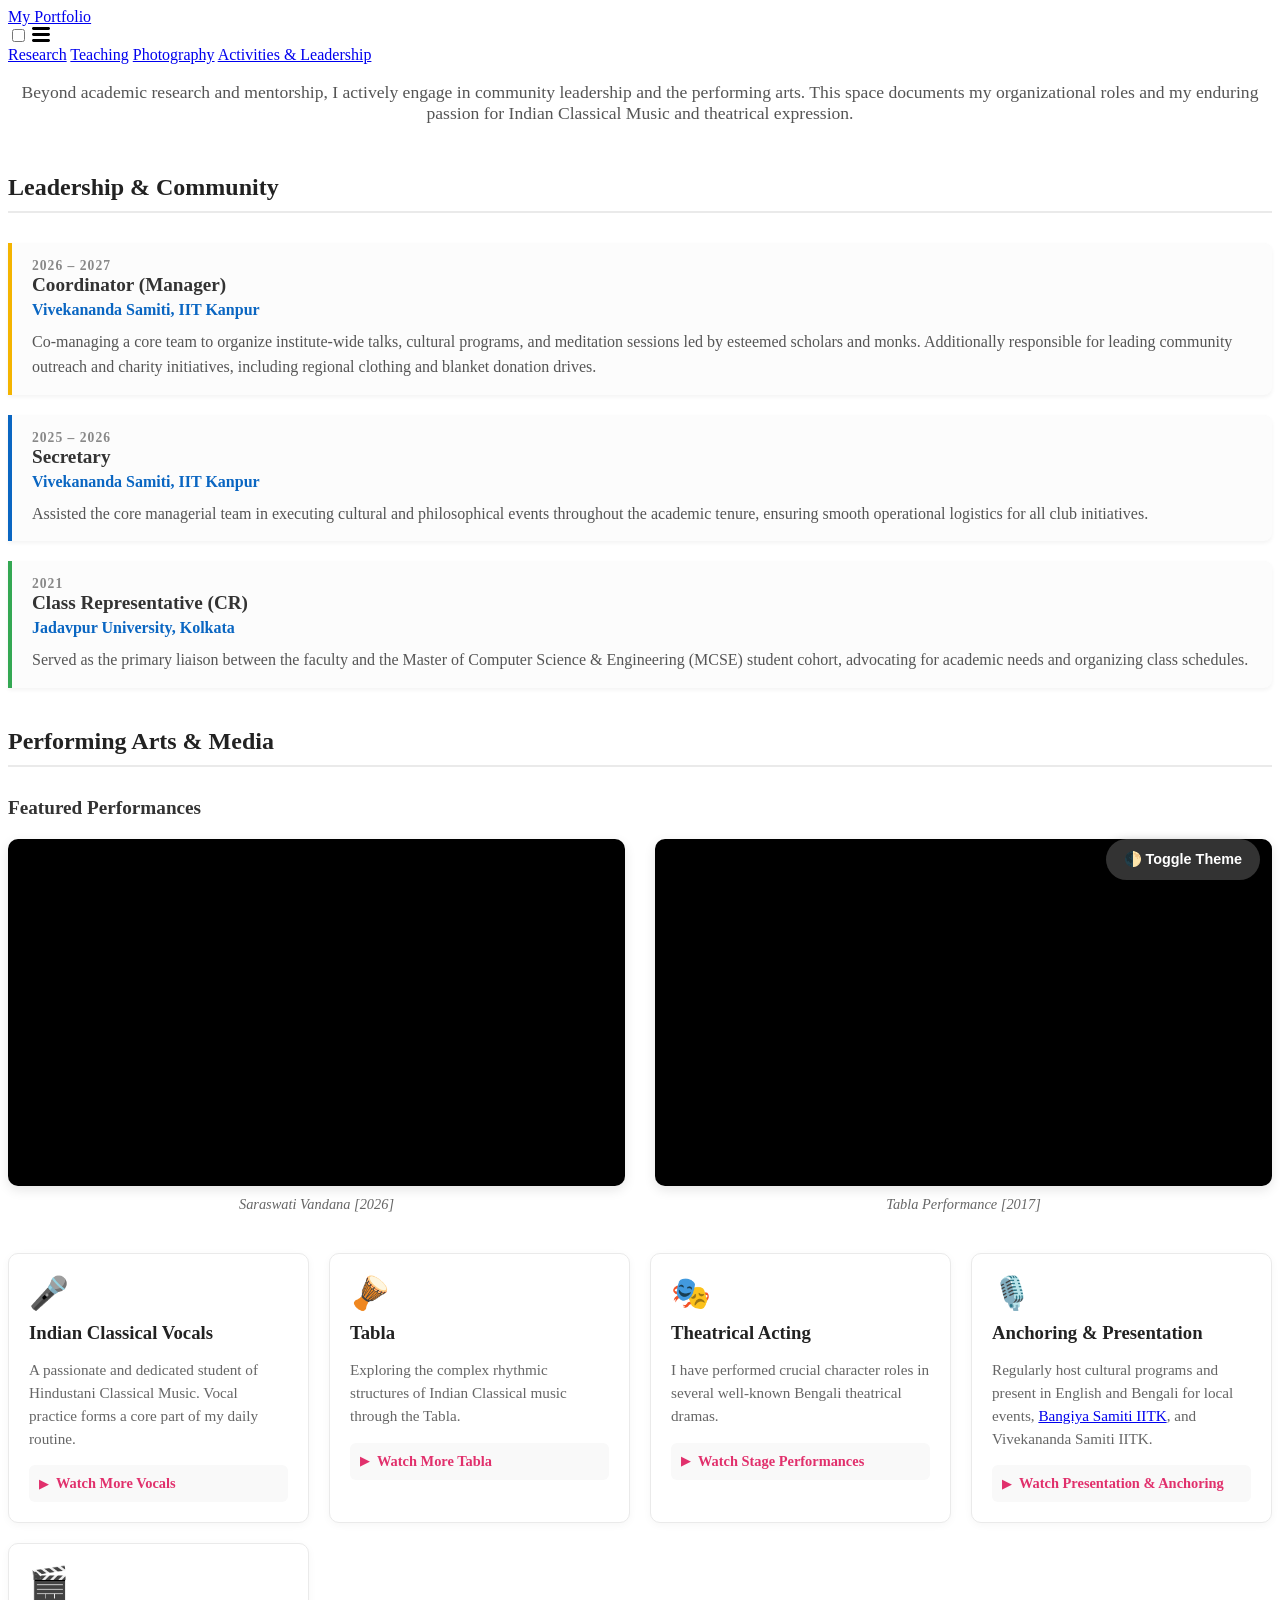
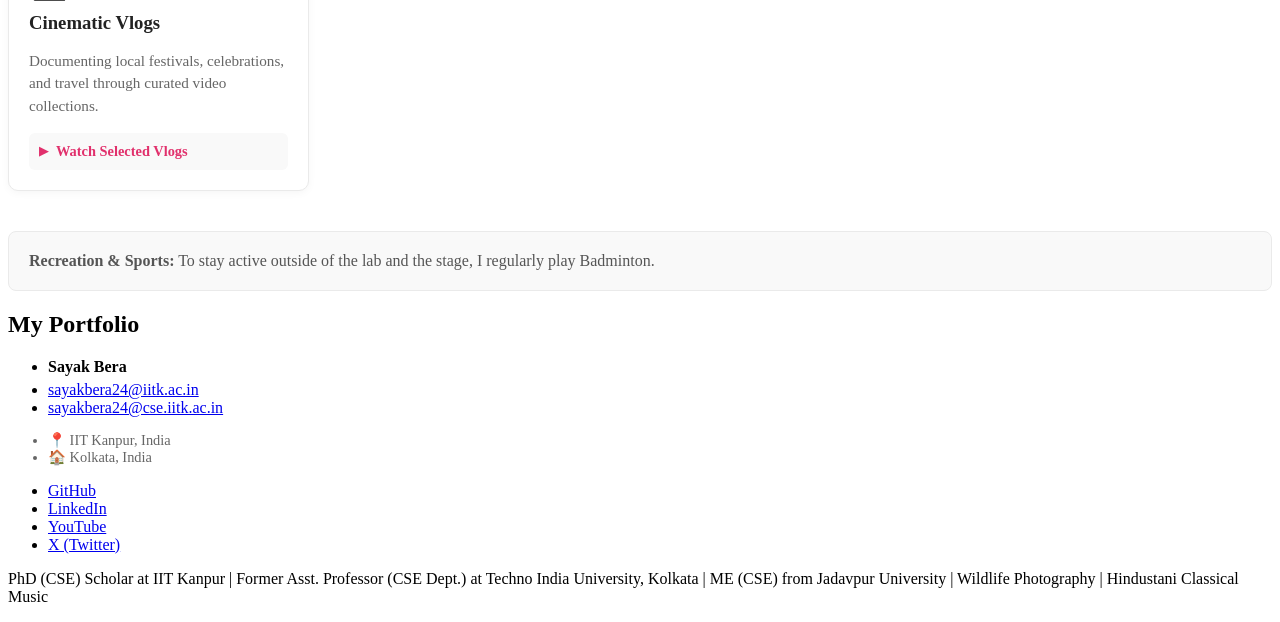
==== activity.html @ 58bf4520 "Add files via upload" ====
<!DOCTYPE html>
<html lang="en">
<head>
  <meta charset="utf-8">
  <meta http-equiv="X-UA-Compatible" content="IE=edge">
  <meta name="viewport" content="width=device-width, initial-scale=1">

  <meta name="description" content="Leadership roles and performing arts activities of Sayak Bera — community organizing, Hindustani classical vocals, tabla, theatre, and anchoring.">
  <meta property="og:title" content="Activities & Leadership | Sayak Bera">
  <meta property="og:type" content="website">
  <meta property="og:url" content="https://sayakbera.github.io/activity/">
  <meta property="og:description" content="Leadership roles and performing arts activities of Sayak Bera — community organizing, Hindustani classical vocals, tabla, theatre, and anchoring.">
  <meta name="twitter:card" content="summary">
  <meta name="twitter:title" content="Activities & Leadership | Sayak Bera">

  <title>Activities & Leadership | Sayak Bera</title>

  <link rel="stylesheet" href="/assets/main.css">
  <link rel="canonical" href="https://sayakbera.github.io/activity/">
</head>
<body>
<header class="site-header" role="banner">
  <div class="wrapper">
    <a class="site-title" rel="author" href="/">My Portfolio</a>

    <nav class="site-nav">
      <input type="checkbox" id="nav-trigger" class="nav-trigger" />
      <label for="nav-trigger">
        <span class="menu-icon">
          <svg viewBox="0 0 18 15" width="18px" height="15px">
            <path d="M18,1.484c0,0.82-0.665,1.484-1.484,1.484H1.484C0.665,2.969,0,2.304,0,1.484l0,0C0,0.665,0.665,0,1.484,0 h15.032C17.335,0,18,0.665,18,1.484L18,1.484z M18,7.516C18,8.335,17.335,9,16.516,9H1.484C0.665,9,0,8.335,0,7.516l0,0 c0-0.82,0.665-1.484,1.484-1.484h15.032C17.335,6.031,18,6.696,18,7.516L18,7.516z M18,13.516C18,14.335,17.335,15,16.516,15H1.484 C0.665,15,0,14.335,0,13.516l0,0c0-0.82,0.665-1.484,1.484-1.484h15.032C17.335,12.031,18,12.696,18,13.516L18,13.516z"/>
          </svg>
        </span>
      </label>
      <div class="trigger">
        <a class="page-link" href="/research/">Research</a>
        <a class="page-link" href="/teaching/">Teaching</a>
        <a class="page-link" href="/photography/">Photography</a>
        <a class="page-link" href="/activity/">Activities &amp; Leadership</a>
      </div>
    </nav>
  </div>
</header>

<main class="page-content" aria-label="Content">
  <div class="wrapper">
<style>
  .activity-intro { text-align: center; margin-bottom: 50px; color: #555; font-size: 1.1em; }
  .section-title { border-bottom: 2px solid #eaeaea; padding-bottom: 10px; margin-top: 40px; margin-bottom: 30px; font-size: 1.5em; color: #222; }

  .leadership-card { border-left: 4px solid #F4B400; padding: 15px 20px; background-color: #fcfcfc; margin-bottom: 20px; border-radius: 0 8px 8px 0; box-shadow: 0 2px 4px rgba(0,0,0,0.05); }
  .leadership-role { margin: 0 0 5px 0; font-size: 1.2em; color: #333; }
  .leadership-org { font-weight: bold; color: #0A66C2; text-decoration: none; }
  .leadership-org:hover { text-decoration: underline; }
  .leadership-desc { margin: 10px 0 0 0; color: #555; line-height: 1.6; }
  .leadership-date { font-size: 0.85em; color: #888; text-transform: uppercase; letter-spacing: 1px; font-weight: bold; }

  .featured-videos { display: grid; grid-template-columns: repeat(auto-fit, minmax(300px, 1fr)); gap: 30px; margin-bottom: 40px; }
  .video-wrapper { position: relative; padding-bottom: 56.25%; height: 0; overflow: hidden; border-radius: 10px; box-shadow: 0 4px 12px rgba(0,0,0,0.1); background-color: #000; }
  .video-wrapper iframe { position: absolute; top: 0; left: 0; width: 100%; height: 100%; border: 0; }
  .video-caption { text-align: center; font-size: 0.9em; color: #666; margin-top: 10px; font-style: italic; }

  .arts-grid { display: grid; grid-template-columns: repeat(auto-fit, minmax(300px, 1fr)); gap: 20px; margin-bottom: 40px; }
  .art-card { border: 1px solid #eaeaea; border-radius: 10px; padding: 20px; background-color: #fff; box-shadow: 0 2px 8px rgba(0,0,0,0.04); transition: transform 0.2s; }
  .art-card:hover { transform: translateY(-3px); box-shadow: 0 6px 15px rgba(0,0,0,0.08); }
  .art-icon { font-size: 2em; margin-bottom: 10px; display: inline-block; }
  .art-title { margin: 0 0 10px 0; color: #222; }
  .art-desc { font-size: 0.95em; color: #666; line-height: 1.5; margin-bottom: 15px; }

  details.video-dropdown { background-color: #f9f9f9; border-radius: 6px; padding: 10px; margin-top: 10px; }
  details.video-dropdown summary { font-weight: 600; cursor: pointer; outline: none; color: #E1306C; font-size: 0.9em; display: flex; align-items: center; }
  details.video-dropdown summary::before { content: "▶"; margin-right: 8px; font-size: 0.8em; }
  .video-list { list-style: none; padding-left: 0; margin: 10px 0 0 0; }
  .video-list li { margin-bottom: 8px; font-size: 0.9em; border-bottom: 1px solid #eaeaea; padding-bottom: 8px; }
  .video-list li:last-child { border-bottom: none; padding-bottom: 0; margin-bottom: 0; }
  .video-list a { color: #0A66C2; text-decoration: none; display: flex; align-items: center; gap: 8px; }
  .video-list a:hover { color: #004182; text-decoration: underline; }
</style>

<div class="activity-intro">
  <p>Beyond academic research and mentorship, I actively engage in community leadership and the performing arts. This space documents my organizational roles and my enduring passion for Indian Classical Music and theatrical expression.</p>
</div>

<h2 class="section-title">Leadership &amp; Community</h2>

<div class="leadership-card">
  <div class="leadership-date">2026 – 2027</div>
  <h3 class="leadership-role">Coordinator (Manager)</h3>
  <a href="https://iitk.ac.in/vs/" target="_blank" class="leadership-org">Vivekananda Samiti, IIT Kanpur</a>
  <p class="leadership-desc">Co-managing a core team to organize institute-wide talks, cultural programs, and meditation sessions led by esteemed scholars and monks. Additionally responsible for leading community outreach and charity initiatives, including regional clothing and blanket donation drives.</p>
</div>

<div class="leadership-card" style="border-left-color: #0A66C2;">
  <div class="leadership-date">2025 – 2026</div>
  <h3 class="leadership-role">Secretary</h3>
  <a href="https://iitk.ac.in/vs/" target="_blank" class="leadership-org">Vivekananda Samiti, IIT Kanpur</a>
  <p class="leadership-desc">Assisted the core managerial team in executing cultural and philosophical events throughout the academic tenure, ensuring smooth operational logistics for all club initiatives.</p>
</div>

<div class="leadership-card" style="border-left-color: #34A853;">
  <div class="leadership-date">2021</div>
  <h3 class="leadership-role">Class Representative (CR)</h3>
  <span class="leadership-org">Jadavpur University, Kolkata</span>
  <p class="leadership-desc">Served as the primary liaison between the faculty and the Master of Computer Science & Engineering (MCSE) student cohort, advocating for academic needs and organizing class schedules.</p>
</div>

<h2 class="section-title">Performing Arts &amp; Media</h2>

<h3 style="margin-bottom: 20px; color: #333; font-size: 1.2em;">Featured Performances</h3>
<div class="featured-videos">

  <div>
    <div class="video-wrapper">
      <iframe src="https://www.youtube.com/embed/J2V6Fvzxwe4" title="YouTube video player" allow="accelerometer; autoplay; clipboard-write; encrypted-media; gyroscope; picture-in-picture" allowfullscreen></iframe>
    </div>
    <div class="video-caption">Saraswati Vandana [2026]</div>
  </div>

  <div>
    <div class="video-wrapper">
      <iframe src="https://www.youtube.com/embed/9AGj9ZUWEz0" title="YouTube video player" allow="accelerometer; autoplay; clipboard-write; encrypted-media; gyroscope; picture-in-picture" allowfullscreen></iframe>
    </div>
    <div class="video-caption">Tabla Performance [2017]</div>
  </div>

</div>

<div class="arts-grid">

  <div class="art-card">
    <span class="art-icon">🎤</span>
    <h3 class="art-title">Indian Classical Vocals</h3>
    <p class="art-desc">A passionate and dedicated student of Hindustani Classical Music. Vocal practice forms a core part of my daily routine.</p>
    <details class="video-dropdown">
      <summary>Watch More Vocals</summary>
      <ul class="video-list">
        <li><a href="https://youtu.be/j5fkfd1RDaU" target="_blank">Koruna Pathar (IIT Kanpur, 2026)</a></li>
        <li><a href="https://youtu.be/K7zNBi_TwS8" target="_blank">Ami Banglay Gaan Gayi (IIT Kanpur, 2026)</a></li>
        <li><a href="https://youtu.be/ur66MT-5Hck" target="_blank">He Partho Sarathi (Kolkata, 2017)</a></li>
      </ul>
    </details>
  </div>

  <div class="art-card">
    <span class="art-icon">🪘</span>
    <h3 class="art-title">Tabla</h3>
    <p class="art-desc">Exploring the complex rhythmic structures of Indian Classical music through the Tabla.</p>
    <details class="video-dropdown">
      <summary>Watch More Tabla</summary>
      <ul class="video-list">
        <li><a href="https://youtu.be/9AGj9ZUWEz0" target="_blank">Tabla Solo 1</a></li>
      </ul>
    </details>
  </div>

  <div class="art-card">
    <span class="art-icon">🎭</span>
    <h3 class="art-title">Theatrical Acting</h3>
    <p class="art-desc">I have performed crucial character roles in several well-known Bengali theatrical dramas.</p>
    <details class="video-dropdown">
      <summary>Watch Stage Performances</summary>
      <ul class="video-list">
        <li><a href="https://youtu.be/8uJnE1sxxdE" target="_blank">Obak Jolpan (Pothik)</a></li>
        <li><a href="https://youtu.be/qH-Rt40eV4s" target="_blank">Chokhe Angul Dada (Lead Role)</a></li>
      </ul>
    </details>
  </div>

  <div class="art-card">
    <span class="art-icon">🎙️</span>
    <h3 class="art-title">Anchoring &amp; Presentation</h3>
    <p class="art-desc">Regularly host cultural programs and present in English and Bengali for local events, <a href="https://www.instagram.com/bangiyosamiti_iitk" target="_blank">Bangiya Samiti IITK</a>, and Vivekananda Samiti IITK.</p>
    <details class="video-dropdown">
      <summary>Watch Presentation & Anchoring</summary>
      <ul class="video-list">
        <li><a href="https://youtu.be/V97awn4JVyw" target="_blank">Vivekananda Samiti Annual Program</a></li>
        <li><a href="https://youtu.be/4cap0FDE5TQ" target="_blank">VS Intro Presentation</a></li>
      </ul>
    </details>
  </div>

  <div class="art-card">
    <span class="art-icon">🎬</span>
    <h3 class="art-title">Cinematic Vlogs</h3>
    <p class="art-desc">Documenting local festivals, celebrations, and travel through curated video collections.</p>
    <details class="video-dropdown">
      <summary>Watch Selected Vlogs</summary>
      <ul class="video-list">
        <li><a href="https://youtu.be/QiL6qeZNA1g" target="_blank">Laxmi Puja</a></li>
      </ul>
    </details>
  </div>

</div>

<div style="background-color: #f9f9f9; padding: 20px; border-radius: 8px; border: 1px solid #eaeaea; margin-top: 30px;">
  <p style="margin: 0; color: #555;"><strong>Recreation & Sports:</strong> To stay active outside of the lab and the stage, I regularly play Badminton.</p>
</div>

  </div>
</main>

<footer class="site-footer h-card">
  <data class="u-url" href="/"></data>

  <div class="wrapper">
    <h2 class="footer-heading">My Portfolio</h2>

    <div class="footer-col-wrapper">

      <div class="footer-col footer-col-1">
        <ul class="contact-list">
          <li class="p-name" style="font-weight: bold; margin-bottom: 5px;">Sayak Bera</li>
          <li><a class="u-email" href="mailto:sayakbera24@iitk.ac.in">sayakbera24@iitk.ac.in</a></li>
          <li><a class="u-email" href="mailto:sayakbera24@cse.iitk.ac.in">sayakbera24@cse.iitk.ac.in</a></li>

          <li style="margin-top: 15px; font-size: 0.9em; color: #666;">
            <strong>📍</strong> IIT Kanpur, India
          </li>
          <li style="font-size: 0.9em; color: #666;">
            <strong>🏠</strong> Kolkata, India
          </li>
        </ul>
      </div>

      <div class="footer-col footer-col-2">
        <ul class="social-media-list">
          <li><a href="https://github.com/sayakbera" target="_blank">GitHub</a></li>
          <li><a href="https://linkedin.com/in/sayakbera24" target="_blank">LinkedIn</a></li>
          <li><a href="http://www.youtube.com/@sayak_bera" target="_blank">YouTube</a></li>
          <li><a href="https://x.com/iamsayakb" target="_blank">X (Twitter)</a></li>
        </ul>
      </div>

      <div class="footer-col footer-col-3">
        <p>PhD (CSE) Scholar at IIT Kanpur | Former Asst. Professor (CSE Dept.) at Techno India University, Kolkata | ME (CSE) from Jadavpur University | Wildlife Photography | Hindustani Classical Music</p>
      </div>

    </div>
  </div>
</footer>

<style>
  body { transition: background-color 0.3s ease, color 0.3s ease; }

  body.dark-theme { background-color: #121212; color: #e0e0e0; }
  body.dark-theme a { color: #64b5f6 !important; }
  body.dark-theme svg { fill: #e0e0e0 !important; }

  body.dark-theme h1, body.dark-theme h2, body.dark-theme h3, body.dark-theme h4,
  body.dark-theme p, body.dark-theme span, body.dark-theme strong, body.dark-theme em,
  body.dark-theme li, body.dark-theme summary, body.dark-theme div { color: #e0e0e0 !important; }

  body.dark-theme .theme-card,
  body.dark-theme .leadership-card,
  body.dark-theme .art-card,
  body.dark-theme details.video-dropdown,
  body.dark-theme details.species-checklist,
  body.dark-theme details.pub-list,
  body.dark-theme div[style*="background-color: #fcfcfc"],
  body.dark-theme div[style*="background-color: #f9f9f9"],
  body.dark-theme div[style*="background-color: #fff"] {
      background-color: #1e1e1e !important;
      border-color: #333 !important;
      box-shadow: 0 4px 10px rgba(0,0,0,0.3) !important;
  }

  body.dark-theme .section-header,
  body.dark-theme .section-title,
  body.dark-theme .research-title,
  body.dark-theme .gallery-title,
  body.dark-theme hr,
  body.dark-theme .video-list li {
      border-color: #333 !important;
  }

  body.dark-theme .action-btn:not(.resume-btn),
  body.dark-theme .archive-button,
  body.dark-theme .iitk-button {
      background-color: #1e1e1e !important;
      color: #64b5f6 !important;
      border-color: #444 !important;
  }
  body.dark-theme .action-btn:not(.resume-btn):hover { background-color: #333 !important; }

  body.dark-theme .badge-ongoing {
      background-color: #003366 !important;
      color: #90caf9 !important;
  }

  .theme-toggle-btn { position: fixed; bottom: 20px; right: 20px; background: #333; color: #fff; border: none; border-radius: 50px; padding: 12px 18px; cursor: pointer; z-index: 1000; box-shadow: 0 4px 12px rgba(0,0,0,0.3); transition: background 0.3s; font-weight: bold; font-size: 0.9em; }
  body.dark-theme .theme-toggle-btn { background: #f1f1f1; color: #333; }

  @media (max-width: 600px) {
    body.dark-theme .site-nav {
      background-color: #1e1e1e !important;
      border-color: #333 !important;
    }
  }

  body.dark-theme .site-nav .menu-icon > svg path {
    fill: #e0e0e0 !important;
  }
</style>

<button class="theme-toggle-btn" onclick="toggleTheme()">🌓 Toggle Theme</button>

<script>
  function toggleTheme() {
    document.body.classList.toggle('dark-theme');
    const isDark = document.body.classList.contains('dark-theme');
    try { localStorage.setItem('theme', isDark ? 'dark' : 'light'); } catch (e) {}
  }
  try {
    if (localStorage.getItem('theme') === 'dark') {
      document.body.classList.add('dark-theme');
    }
  } catch (e) {}
</script>

</body>
</html>
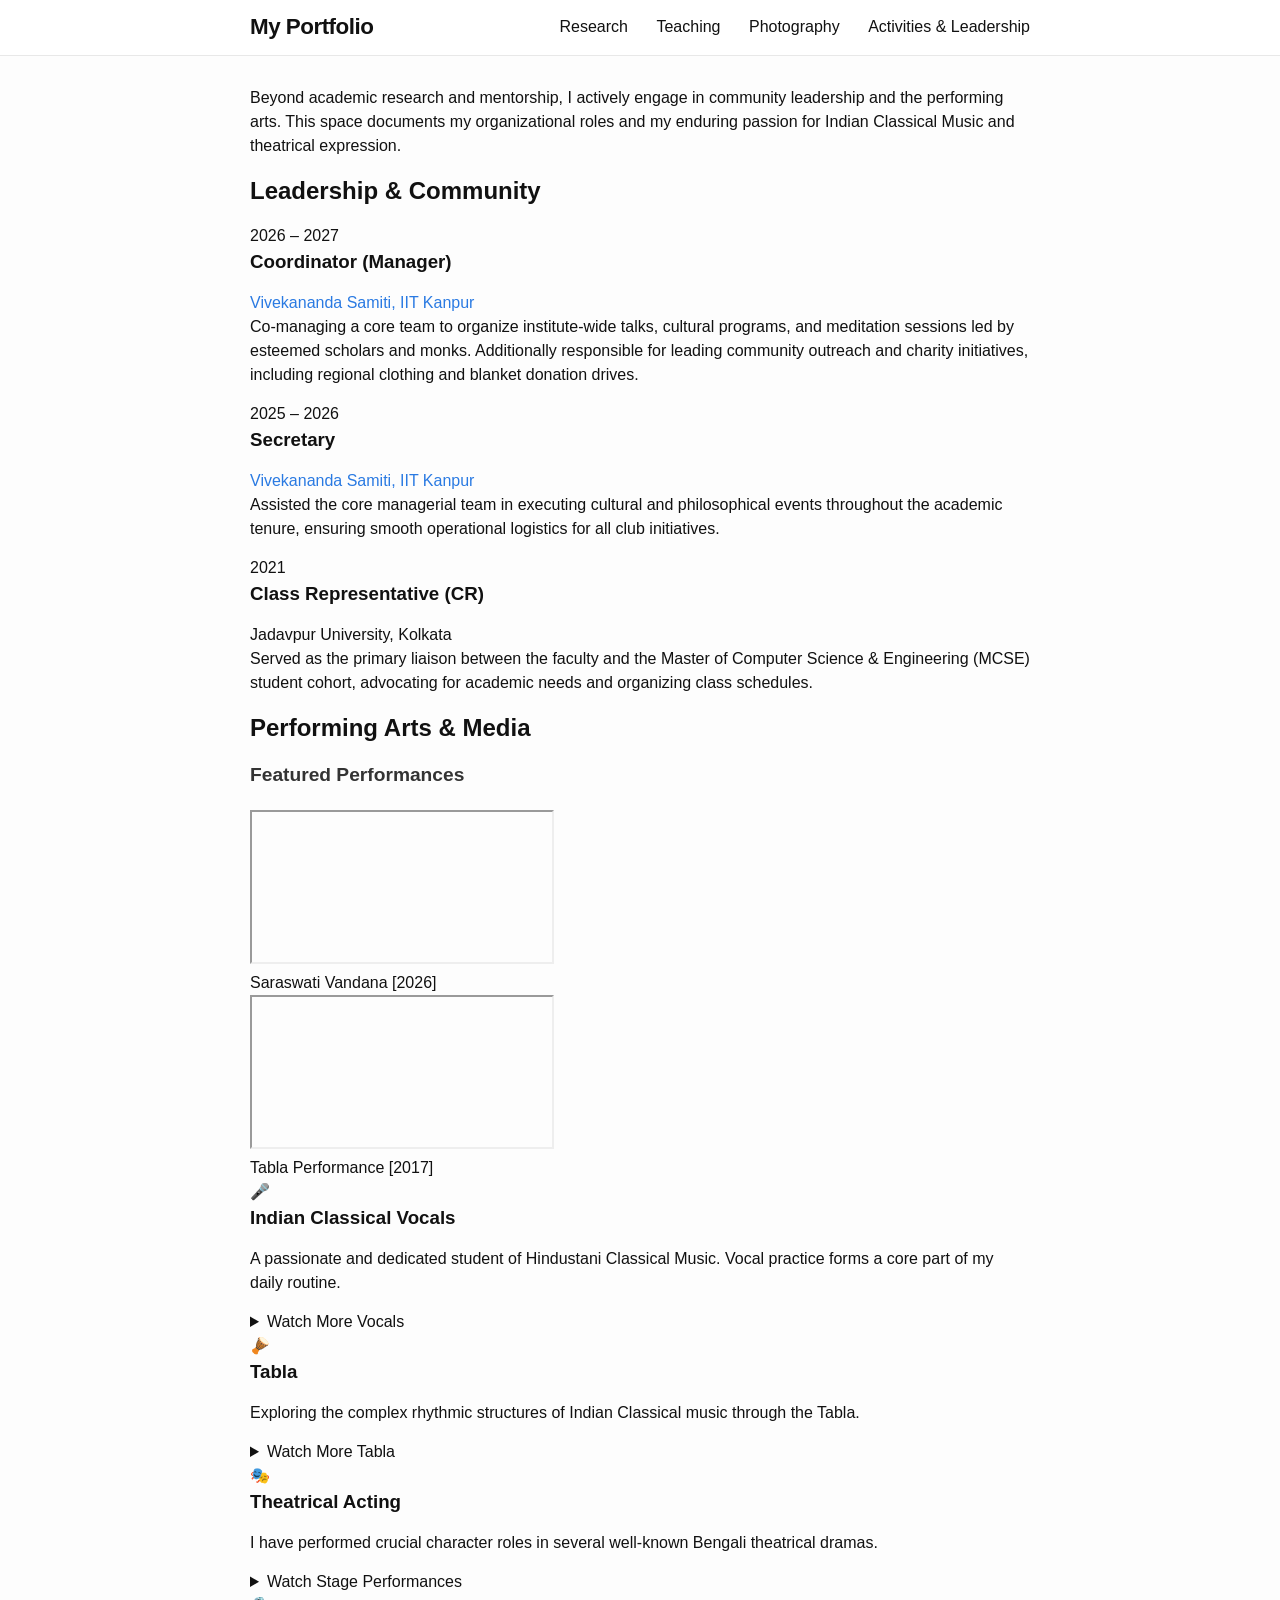
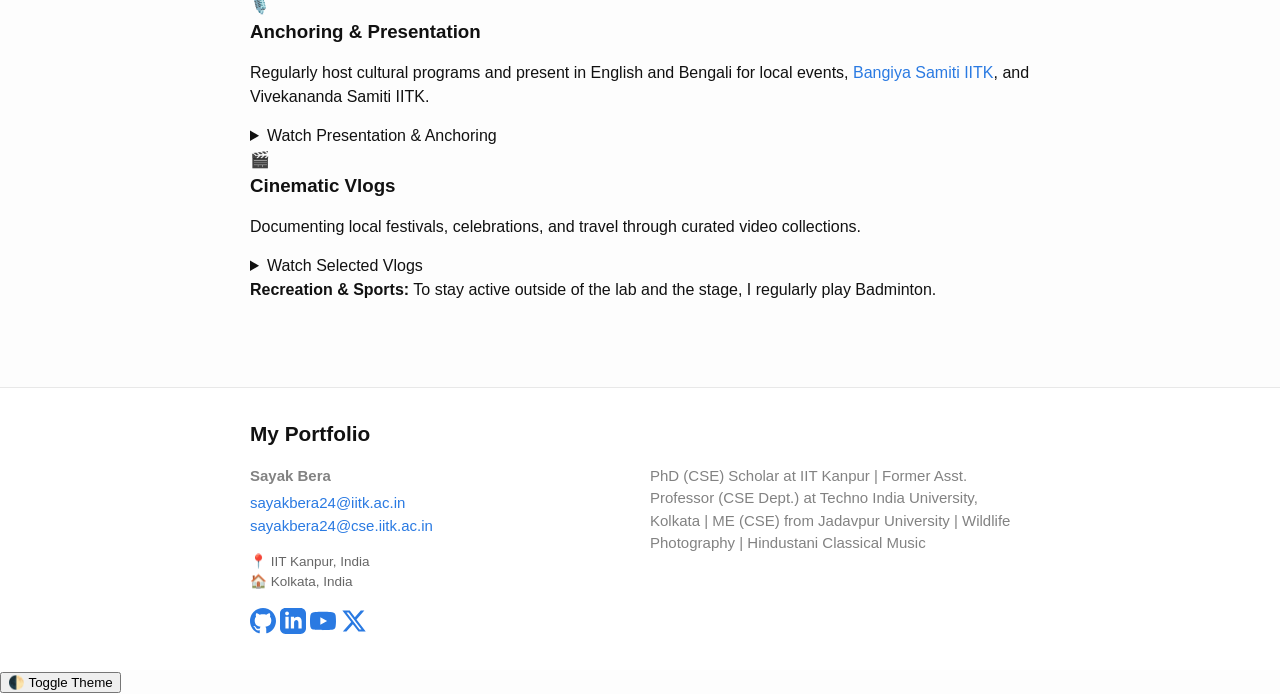
==== commit 09d77b25: "Add files via upload" ====
--- a/activity.html
+++ b/activity.html
@@ -8,7 +8,7 @@
   <meta name="description" content="Leadership roles and performing arts activities of Sayak Bera — community organizing, Hindustani classical vocals, tabla, theatre, and anchoring.">
   <meta property="og:title" content="Activities & Leadership | Sayak Bera">
   <meta property="og:type" content="website">
-  <meta property="og:url" content="https://sayakbera.github.io/activity/">
+  <meta property="og:url" content="https://sayakbera24.github.io/activity.html">
   <meta property="og:description" content="Leadership roles and performing arts activities of Sayak Bera — community organizing, Hindustani classical vocals, tabla, theatre, and anchoring.">
   <meta name="twitter:card" content="summary">
   <meta name="twitter:title" content="Activities & Leadership | Sayak Bera">
@@ -16,12 +16,12 @@
   <title>Activities & Leadership | Sayak Bera</title>
 
   <link rel="stylesheet" href="/assets/main.css">
-  <link rel="canonical" href="https://sayakbera.github.io/activity/">
+  <link rel="canonical" href="https://sayakbera24.github.io/activity.html">
 </head>
 <body>
 <header class="site-header" role="banner">
   <div class="wrapper">
-    <a class="site-title" rel="author" href="/">My Portfolio</a>
+    <a class="site-title" rel="author" href="/index.html">My Portfolio</a>
 
     <nav class="site-nav">
       <input type="checkbox" id="nav-trigger" class="nav-trigger" />
@@ -33,50 +33,16 @@
         </span>
       </label>
       <div class="trigger">
-        <a class="page-link" href="/research/">Research</a>
-        <a class="page-link" href="/teaching/">Teaching</a>
-        <a class="page-link" href="/photography/">Photography</a>
-        <a class="page-link" href="/activity/">Activities &amp; Leadership</a>
+        <a class="page-link" href="/research.html">Research</a>
+        <a class="page-link" href="/teaching.html">Teaching</a>
+        <a class="page-link" href="/photography.html">Photography</a>
+        <a class="page-link" href="/activity.html">Activities &amp; Leadership</a>
       </div>
     </nav>
   </div>
 </header>
-
 <main class="page-content" aria-label="Content">
   <div class="wrapper">
-<style>
-  .activity-intro { text-align: center; margin-bottom: 50px; color: #555; font-size: 1.1em; }
-  .section-title { border-bottom: 2px solid #eaeaea; padding-bottom: 10px; margin-top: 40px; margin-bottom: 30px; font-size: 1.5em; color: #222; }
-
-  .leadership-card { border-left: 4px solid #F4B400; padding: 15px 20px; background-color: #fcfcfc; margin-bottom: 20px; border-radius: 0 8px 8px 0; box-shadow: 0 2px 4px rgba(0,0,0,0.05); }
-  .leadership-role { margin: 0 0 5px 0; font-size: 1.2em; color: #333; }
-  .leadership-org { font-weight: bold; color: #0A66C2; text-decoration: none; }
-  .leadership-org:hover { text-decoration: underline; }
-  .leadership-desc { margin: 10px 0 0 0; color: #555; line-height: 1.6; }
-  .leadership-date { font-size: 0.85em; color: #888; text-transform: uppercase; letter-spacing: 1px; font-weight: bold; }
-
-  .featured-videos { display: grid; grid-template-columns: repeat(auto-fit, minmax(300px, 1fr)); gap: 30px; margin-bottom: 40px; }
-  .video-wrapper { position: relative; padding-bottom: 56.25%; height: 0; overflow: hidden; border-radius: 10px; box-shadow: 0 4px 12px rgba(0,0,0,0.1); background-color: #000; }
-  .video-wrapper iframe { position: absolute; top: 0; left: 0; width: 100%; height: 100%; border: 0; }
-  .video-caption { text-align: center; font-size: 0.9em; color: #666; margin-top: 10px; font-style: italic; }
-
-  .arts-grid { display: grid; grid-template-columns: repeat(auto-fit, minmax(300px, 1fr)); gap: 20px; margin-bottom: 40px; }
-  .art-card { border: 1px solid #eaeaea; border-radius: 10px; padding: 20px; background-color: #fff; box-shadow: 0 2px 8px rgba(0,0,0,0.04); transition: transform 0.2s; }
-  .art-card:hover { transform: translateY(-3px); box-shadow: 0 6px 15px rgba(0,0,0,0.08); }
-  .art-icon { font-size: 2em; margin-bottom: 10px; display: inline-block; }
-  .art-title { margin: 0 0 10px 0; color: #222; }
-  .art-desc { font-size: 0.95em; color: #666; line-height: 1.5; margin-bottom: 15px; }
-
-  details.video-dropdown { background-color: #f9f9f9; border-radius: 6px; padding: 10px; margin-top: 10px; }
-  details.video-dropdown summary { font-weight: 600; cursor: pointer; outline: none; color: #E1306C; font-size: 0.9em; display: flex; align-items: center; }
-  details.video-dropdown summary::before { content: "▶"; margin-right: 8px; font-size: 0.8em; }
-  .video-list { list-style: none; padding-left: 0; margin: 10px 0 0 0; }
-  .video-list li { margin-bottom: 8px; font-size: 0.9em; border-bottom: 1px solid #eaeaea; padding-bottom: 8px; }
-  .video-list li:last-child { border-bottom: none; padding-bottom: 0; margin-bottom: 0; }
-  .video-list a { color: #0A66C2; text-decoration: none; display: flex; align-items: center; gap: 8px; }
-  .video-list a:hover { color: #004182; text-decoration: underline; }
-</style>
-
 <div class="activity-intro">
   <p>Beyond academic research and mentorship, I actively engage in community leadership and the performing arts. This space documents my organizational roles and my enduring passion for Indian Classical Music and theatrical expression.</p>
 </div>
@@ -101,32 +67,28 @@
   <div class="leadership-date">2021</div>
   <h3 class="leadership-role">Class Representative (CR)</h3>
   <span class="leadership-org">Jadavpur University, Kolkata</span>
-  <p class="leadership-desc">Served as the primary liaison between the faculty and the Master of Computer Science & Engineering (MCSE) student cohort, advocating for academic needs and organizing class schedules.</p>
+  <p class="leadership-desc">Served as the primary liaison between the faculty and the Master of Computer Science &amp; Engineering (MCSE) student cohort, advocating for academic needs and organizing class schedules.</p>
 </div>
 
 <h2 class="section-title">Performing Arts &amp; Media</h2>
 
 <h3 style="margin-bottom: 20px; color: #333; font-size: 1.2em;">Featured Performances</h3>
 <div class="featured-videos">
-
   <div>
     <div class="video-wrapper">
       <iframe src="https://www.youtube.com/embed/J2V6Fvzxwe4" title="YouTube video player" allow="accelerometer; autoplay; clipboard-write; encrypted-media; gyroscope; picture-in-picture" allowfullscreen></iframe>
     </div>
     <div class="video-caption">Saraswati Vandana [2026]</div>
   </div>
-
   <div>
     <div class="video-wrapper">
       <iframe src="https://www.youtube.com/embed/9AGj9ZUWEz0" title="YouTube video player" allow="accelerometer; autoplay; clipboard-write; encrypted-media; gyroscope; picture-in-picture" allowfullscreen></iframe>
     </div>
     <div class="video-caption">Tabla Performance [2017]</div>
   </div>
-
 </div>
 
 <div class="arts-grid">
-
   <div class="art-card">
     <span class="art-icon">🎤</span>
     <h3 class="art-title">Indian Classical Vocals</h3>
@@ -171,7 +133,7 @@
     <h3 class="art-title">Anchoring &amp; Presentation</h3>
     <p class="art-desc">Regularly host cultural programs and present in English and Bengali for local events, <a href="https://www.instagram.com/bangiyosamiti_iitk" target="_blank">Bangiya Samiti IITK</a>, and Vivekananda Samiti IITK.</p>
     <details class="video-dropdown">
-      <summary>Watch Presentation & Anchoring</summary>
+      <summary>Watch Presentation &amp; Anchoring</summary>
       <ul class="video-list">
         <li><a href="https://youtu.be/V97awn4JVyw" target="_blank">Vivekananda Samiti Annual Program</a></li>
         <li><a href="https://youtu.be/4cap0FDE5TQ" target="_blank">VS Intro Presentation</a></li>
@@ -190,18 +152,16 @@
       </ul>
     </details>
   </div>
-
-</div>
-
-<div style="background-color: #f9f9f9; padding: 20px; border-radius: 8px; border: 1px solid #eaeaea; margin-top: 30px;">
-  <p style="margin: 0; color: #555;"><strong>Recreation & Sports:</strong> To stay active outside of the lab and the stage, I regularly play Badminton.</p>
-</div>
-
+</div>
+
+<div class="recreation-box">
+  <p><strong>Recreation &amp; Sports:</strong> To stay active outside of the lab and the stage, I regularly play Badminton.</p>
+</div>
   </div>
 </main>
 
 <footer class="site-footer h-card">
-  <data class="u-url" href="/"></data>
+  <data class="u-url" href="/index.html"></data>
 
   <div class="wrapper">
     <h2 class="footer-heading">My Portfolio</h2>
@@ -213,23 +173,24 @@
           <li class="p-name" style="font-weight: bold; margin-bottom: 5px;">Sayak Bera</li>
           <li><a class="u-email" href="mailto:sayakbera24@iitk.ac.in">sayakbera24@iitk.ac.in</a></li>
           <li><a class="u-email" href="mailto:sayakbera24@cse.iitk.ac.in">sayakbera24@cse.iitk.ac.in</a></li>
-
-          <li style="margin-top: 15px; font-size: 0.9em; color: #666;">
-            <strong>📍</strong> IIT Kanpur, India
-          </li>
-          <li style="font-size: 0.9em; color: #666;">
-            <strong>🏠</strong> Kolkata, India
-          </li>
+          <li style="margin-top: 15px; font-size: 0.9em; color: #666;"><strong>📍</strong> IIT Kanpur, India</li>
+          <li style="font-size: 0.9em; color: #666;"><strong>🏠</strong> Kolkata, India</li>
         </ul>
-      </div>
-
-      <div class="footer-col footer-col-2">
-        <ul class="social-media-list">
-          <li><a href="https://github.com/sayakbera" target="_blank">GitHub</a></li>
-          <li><a href="https://linkedin.com/in/sayakbera24" target="_blank">LinkedIn</a></li>
-          <li><a href="http://www.youtube.com/@sayak_bera" target="_blank">YouTube</a></li>
-          <li><a href="https://x.com/iamsayakb" target="_blank">X (Twitter)</a></li>
-        </ul>
+
+        <div class="footer-socials">
+          <a href="https://github.com/sayakbera" target="_blank" title="GitHub" class="social-icon icon-github">
+            <svg xmlns="http://www.w3.org/2000/svg" width="26" height="26" viewBox="0 0 24 24" fill="currentColor"><path d="M12 0c-6.626 0-12 5.373-12 12 0 5.302 3.438 9.8 8.207 11.387.599.111.793-.261.793-.577v-2.234c-3.338.726-4.033-1.416-4.033-1.416-.546-1.387-1.333-1.756-1.333-1.756-1.089-.745.083-.729.083-.729 1.205.084 1.839 1.237 1.839 1.237 1.07 1.834 2.807 1.304 3.492.997.107-.775.418-1.305.762-1.604-2.665-.305-5.467-1.334-5.467-5.931 0-1.311.469-2.381 1.236-3.221-.124-.303-.535-1.524.117-3.176 0 0 1.008-.322 3.301 1.23.957-.266 1.983-.399 3.003-.404 1.02.005 2.047.138 3.006.404 2.291-1.552 3.297-1.23 3.297-1.23.653 1.653.242 2.874.118 3.176.77.84 1.235 1.911 1.235 3.221 0 4.609-2.807 5.624-5.479 5.921.43.372.823 1.102.823 2.222v3.293c0 .319.192.694.801.576 4.765-1.589 8.199-6.086 8.199-11.386 0-6.627-5.373-12-12-12z"/></svg>
+          </a>
+          <a href="https://linkedin.com/in/sayakbera24" target="_blank" title="LinkedIn" class="social-icon icon-linkedin">
+            <svg xmlns="http://www.w3.org/2000/svg" width="26" height="26" viewBox="0 0 24 24" fill="currentColor"><path d="M19 0h-14c-2.761 0-5 2.239-5 5v14c0 2.761 2.239 5 5 5h14c2.762 0 5-2.239 5-5v-14c0-2.761-2.238-5-5-5zm-11 19h-3v-11h3v11zm-1.5-12.268c-.966 0-1.75-.79-1.75-1.764s.784-1.764 1.75-1.764 1.75.79 1.75 1.764-.783 1.764-1.75 1.764zm13.5 12.268h-3v-5.604c0-3.368-4-3.113-4 0v5.604h-3v-11h3v1.765c1.396-2.586 7-2.777 7 2.476v6.759z"/></svg>
+          </a>
+          <a href="http://www.youtube.com/@sayak_bera" target="_blank" title="YouTube" class="social-icon icon-youtube">
+            <svg xmlns="http://www.w3.org/2000/svg" width="26" height="26" viewBox="0 0 24 24" fill="currentColor"><path d="M23.498 6.186a3.016 3.016 0 0 0-2.122-2.136C19.505 3.5 12 3.5 12 3.5s-7.505 0-9.377.55a3.016 3.016 0 0 0-2.122 2.136C0 8.07 0 12 0 12s0 3.93.498 5.814a3.016 3.016 0 0 0 2.122 2.136c1.871.55 9.377.55 9.377.55s7.505 0 9.377-.55a3.016 3.016 0 0 0 2.122-2.136C24 15.93 24 12 24 12s0-3.93-.502-5.814zM9.545 15.568V8.432L15.818 12l-6.273 3.568z"/></svg>
+          </a>
+          <a href="https://x.com/iamsayakb" target="_blank" title="X (Twitter)" class="social-icon icon-x">
+            <svg xmlns="http://www.w3.org/2000/svg" width="26" height="26" viewBox="0 0 24 24" fill="currentColor"><path d="M18.244 2.25h3.308l-7.227 8.26 8.502 11.24H16.17l-5.214-6.817L4.99 21.75H1.68l7.73-8.835L1.254 2.25H8.08l4.713 6.231zm-1.161 17.52h1.833L7.084 4.126H5.117z"/></svg>
+          </a>
+        </div>
       </div>
 
       <div class="footer-col footer-col-3">
@@ -240,83 +201,7 @@
   </div>
 </footer>
 
-<style>
-  body { transition: background-color 0.3s ease, color 0.3s ease; }
-
-  body.dark-theme { background-color: #121212; color: #e0e0e0; }
-  body.dark-theme a { color: #64b5f6 !important; }
-  body.dark-theme svg { fill: #e0e0e0 !important; }
-
-  body.dark-theme h1, body.dark-theme h2, body.dark-theme h3, body.dark-theme h4,
-  body.dark-theme p, body.dark-theme span, body.dark-theme strong, body.dark-theme em,
-  body.dark-theme li, body.dark-theme summary, body.dark-theme div { color: #e0e0e0 !important; }
-
-  body.dark-theme .theme-card,
-  body.dark-theme .leadership-card,
-  body.dark-theme .art-card,
-  body.dark-theme details.video-dropdown,
-  body.dark-theme details.species-checklist,
-  body.dark-theme details.pub-list,
-  body.dark-theme div[style*="background-color: #fcfcfc"],
-  body.dark-theme div[style*="background-color: #f9f9f9"],
-  body.dark-theme div[style*="background-color: #fff"] {
-      background-color: #1e1e1e !important;
-      border-color: #333 !important;
-      box-shadow: 0 4px 10px rgba(0,0,0,0.3) !important;
-  }
-
-  body.dark-theme .section-header,
-  body.dark-theme .section-title,
-  body.dark-theme .research-title,
-  body.dark-theme .gallery-title,
-  body.dark-theme hr,
-  body.dark-theme .video-list li {
-      border-color: #333 !important;
-  }
-
-  body.dark-theme .action-btn:not(.resume-btn),
-  body.dark-theme .archive-button,
-  body.dark-theme .iitk-button {
-      background-color: #1e1e1e !important;
-      color: #64b5f6 !important;
-      border-color: #444 !important;
-  }
-  body.dark-theme .action-btn:not(.resume-btn):hover { background-color: #333 !important; }
-
-  body.dark-theme .badge-ongoing {
-      background-color: #003366 !important;
-      color: #90caf9 !important;
-  }
-
-  .theme-toggle-btn { position: fixed; bottom: 20px; right: 20px; background: #333; color: #fff; border: none; border-radius: 50px; padding: 12px 18px; cursor: pointer; z-index: 1000; box-shadow: 0 4px 12px rgba(0,0,0,0.3); transition: background 0.3s; font-weight: bold; font-size: 0.9em; }
-  body.dark-theme .theme-toggle-btn { background: #f1f1f1; color: #333; }
-
-  @media (max-width: 600px) {
-    body.dark-theme .site-nav {
-      background-color: #1e1e1e !important;
-      border-color: #333 !important;
-    }
-  }
-
-  body.dark-theme .site-nav .menu-icon > svg path {
-    fill: #e0e0e0 !important;
-  }
-</style>
-
-<button class="theme-toggle-btn" onclick="toggleTheme()">🌓 Toggle Theme</button>
-
-<script>
-  function toggleTheme() {
-    document.body.classList.toggle('dark-theme');
-    const isDark = document.body.classList.contains('dark-theme');
-    try { localStorage.setItem('theme', isDark ? 'dark' : 'light'); } catch (e) {}
-  }
-  try {
-    if (localStorage.getItem('theme') === 'dark') {
-      document.body.classList.add('dark-theme');
-    }
-  } catch (e) {}
-</script>
-
+<button class="theme-toggle-btn" onclick="toggleTheme()" aria-label="Toggle dark mode">🌓 Toggle Theme</button>
+<script src="/assets/theme.js"></script>
 </body>
 </html>
--- a/assets/main.css
+++ b/assets/main.css
@@ -0,0 +1,173 @@
+/* ==========================================================================
+   Base stylesheet — reconstructed from the "minima" Jekyll theme defaults
+   (previously supplied automatically by the theme gem, not present in the
+   repo). This keeps the site's look identical now that it's plain HTML.
+   ========================================================================== */
+
+:root {
+  --text-color: #111;
+  --bg-color: #fdfdfd;
+  --brand-color: #828282;
+  --grey-color: #828282;
+  --grey-color-dark: #424242;
+  --spacing-unit: 30px;
+}
+
+* { box-sizing: border-box; }
+
+html { font-size: 100%; }
+
+body {
+  margin: 0;
+  padding: 0;
+  font-family: -apple-system, BlinkMacSystemFont, "Segoe UI", Helvetica, Arial, sans-serif;
+  font-size: 16px;
+  line-height: 1.5;
+  color: var(--text-color);
+  background-color: var(--bg-color);
+  -webkit-text-size-adjust: 100%;
+  -webkit-font-smoothing: antialiased;
+}
+
+h1, h2, h3, h4, h5, h6,
+p, blockquote, pre, ul, ol, dl, figure {
+  margin: 0 0 15px 0;
+}
+
+img { max-width: 100%; vertical-align: middle; }
+
+a { color: #2a7ae2; text-decoration: none; }
+a:hover { text-decoration: underline; }
+a .highlight { text-decoration: none; }
+
+.wrapper {
+  max-width: 840px;
+  margin: 0 auto;
+  padding: 0 30px;
+}
+@media screen and (max-width: 800px) {
+  .wrapper { max-width: 100%; padding: 0 20px; }
+}
+
+/* ---------- Site header ---------- */
+.site-header {
+  border-bottom: 1px solid #e8e8e8;
+  min-height: 55.95px;
+  position: relative;
+  background-color: #fff;
+}
+
+.site-title {
+  font-size: 1.4rem;
+  font-weight: 700;
+  line-height: 54px;
+  letter-spacing: -0.5px;
+  margin-bottom: 0;
+  float: left;
+  color: #111 !important;
+  text-decoration: none;
+}
+.site-title:hover { text-decoration: none; }
+
+.site-nav {
+  float: right;
+  line-height: 54px;
+}
+.site-nav .nav-trigger { display: none; }
+.site-nav .menu-icon { display: none; }
+
+.site-nav .page-link {
+  color: var(--text-color);
+  line-height: 1.5;
+  margin-left: 24px;
+  font-weight: 500;
+}
+.site-nav .page-link:not(:last-child) { margin-right: 0; }
+
+@media screen and (max-width: 600px) {
+  .site-nav {
+    position: absolute;
+    top: 9px;
+    right: 15px;
+    background-color: #fdfdfd;
+    border: 1px solid #e8e8e8;
+    border-radius: 5px;
+    text-align: right;
+    z-index: 10;
+  }
+  .site-nav label[for="nav-trigger"] {
+    display: block;
+    float: right;
+    width: 36px;
+    height: 36px;
+    z-index: 2;
+    cursor: pointer;
+  }
+  .site-nav .menu-icon {
+    display: block;
+    float: right;
+    width: 36px;
+    height: 26px;
+    line-height: 0;
+    padding-top: 10px;
+    text-align: center;
+  }
+  .site-nav .menu-icon > svg { fill: #424242; }
+  .site-nav input ~ .trigger { clear: both; display: none; }
+  .site-nav input:checked ~ .trigger { display: block; padding-bottom: 5px; }
+  .site-nav .page-link {
+    display: block;
+    padding: 5px 10px;
+    margin: 0;
+  }
+}
+
+/* ---------- Page content ---------- */
+.page-content {
+  padding: var(--spacing-unit) 0;
+  flex: 1;
+}
+
+/* ---------- Site footer ---------- */
+.site-footer {
+  border-top: 1px solid #e8e8e8;
+  padding: var(--spacing-unit) 0;
+  background-color: #fff;
+  margin-top: 40px;
+}
+
+.footer-heading {
+  font-size: 1.3rem;
+  margin-bottom: 15px;
+}
+
+.contact-list, .social-media-list {
+  list-style: none;
+  margin-left: 0;
+  padding-left: 0;
+}
+
+.footer-col-wrapper {
+  display: flex;
+  flex-wrap: wrap;
+  gap: 20px;
+  font-size: 15px;
+  color: var(--grey-color);
+}
+
+.footer-col { flex: 1; min-width: 200px; }
+
+@media screen and (max-width: 600px) {
+  .footer-col-wrapper { flex-direction: column; }
+}
+
+/* ---------- Misc ---------- */
+hr { border: 0; border-top: 1px solid #e8e8e8; margin: 30px 0; }
+
+::selection { background: #d6e6ff; }
+
+/* Keep focus visible for accessibility */
+a:focus-visible, button:focus-visible, summary:focus-visible {
+  outline: 2px solid #0A66C2;
+  outline-offset: 2px;
+}
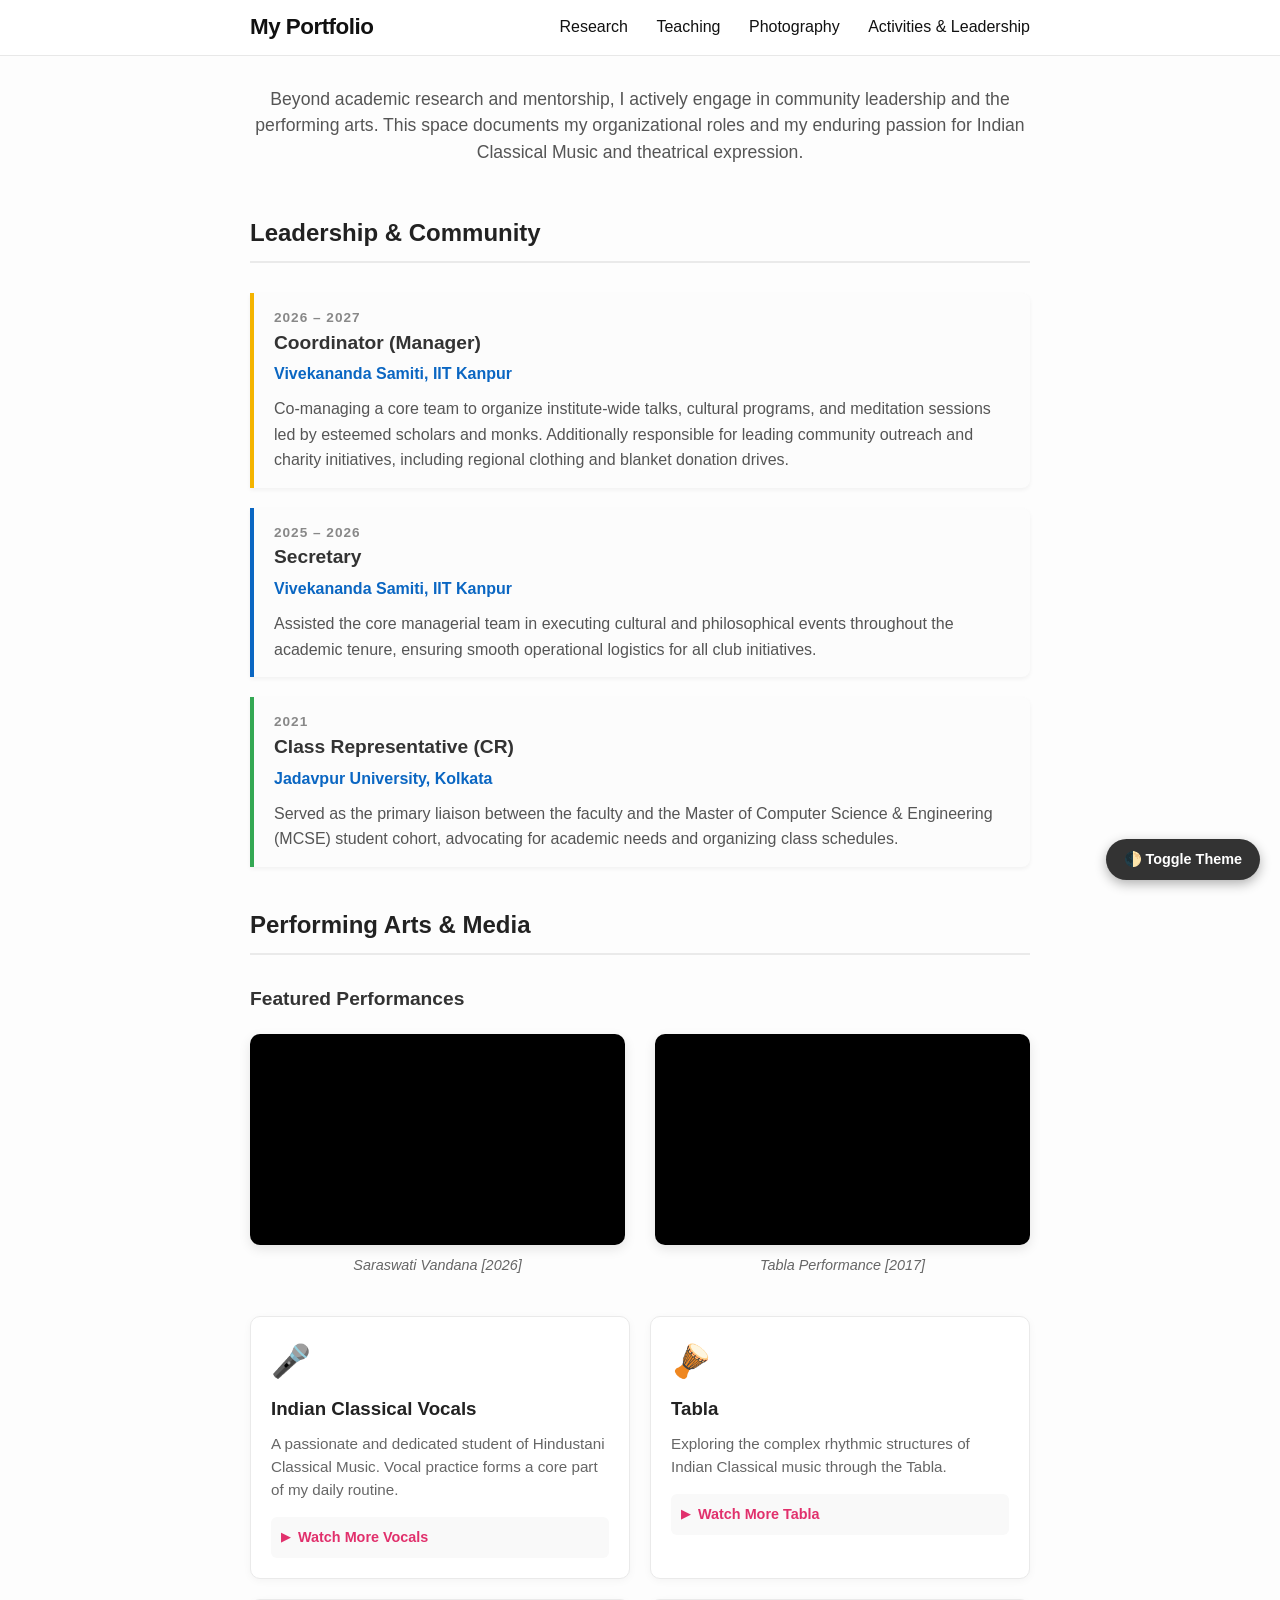
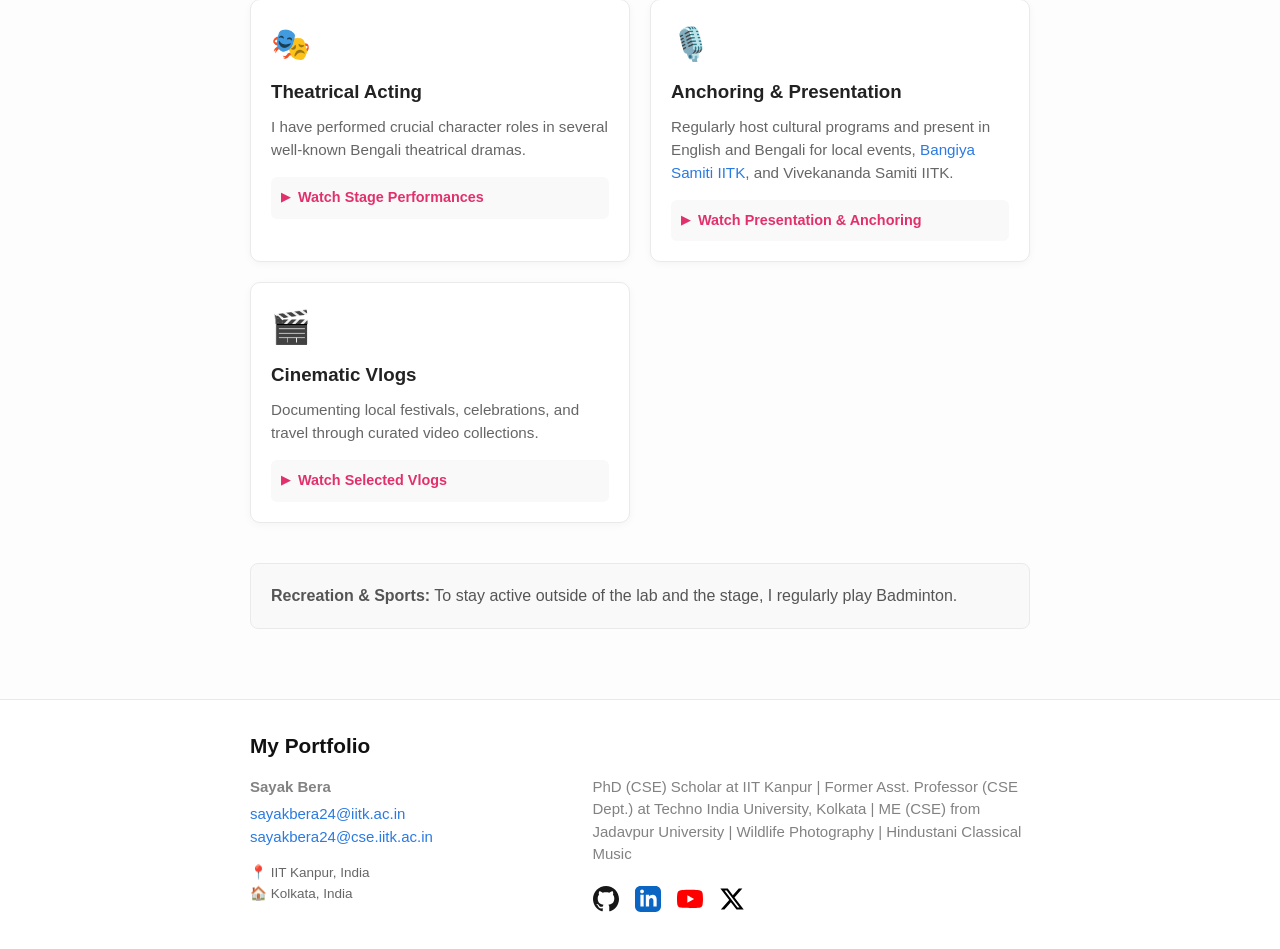
==== commit ee2fb577: "Updated the website a lot" ====
--- a/activity.html
+++ b/activity.html
@@ -176,8 +176,15 @@
           <li style="margin-top: 15px; font-size: 0.9em; color: #666;"><strong>📍</strong> IIT Kanpur, India</li>
           <li style="font-size: 0.9em; color: #666;"><strong>🏠</strong> Kolkata, India</li>
         </ul>
-
-        <div class="footer-socials">
+      </div>
+
+      <div class="footer-col footer-col-3">
+        <p>PhD (CSE) Scholar at IIT Kanpur | Former Asst. Professor (CSE Dept.) at Techno India University, Kolkata | ME (CSE) from Jadavpur University | Wildlife Photography | Hindustani Classical Music</p>
+        
+        <div class="footer-socials" style="margin-top: 20px;">
+          <!-- <a href="https://scholar.google.com/citations?user=hI7_HFMAAAAJ" target="_blank" title="Google Scholar" class="social-icon icon-scholar">
+            <svg xmlns="http://www.w3.org/2000/svg" width="26" height="26" viewBox="0 0 24 24" fill="currentColor"><path d="M12 24a7 7 0 1 1 0-14 7 7 0 0 1 0 14zm0-24L0 9.5l4.838 3.911L12 21.433l7.162-8.022L24 9.5 12 0z"/></svg>
+          </a> -->
           <a href="https://github.com/sayakbera" target="_blank" title="GitHub" class="social-icon icon-github">
             <svg xmlns="http://www.w3.org/2000/svg" width="26" height="26" viewBox="0 0 24 24" fill="currentColor"><path d="M12 0c-6.626 0-12 5.373-12 12 0 5.302 3.438 9.8 8.207 11.387.599.111.793-.261.793-.577v-2.234c-3.338.726-4.033-1.416-4.033-1.416-.546-1.387-1.333-1.756-1.333-1.756-1.089-.745.083-.729.083-.729 1.205.084 1.839 1.237 1.839 1.237 1.07 1.834 2.807 1.304 3.492.997.107-.775.418-1.305.762-1.604-2.665-.305-5.467-1.334-5.467-5.931 0-1.311.469-2.381 1.236-3.221-.124-.303-.535-1.524.117-3.176 0 0 1.008-.322 3.301 1.23.957-.266 1.983-.399 3.003-.404 1.02.005 2.047.138 3.006.404 2.291-1.552 3.297-1.23 3.297-1.23.653 1.653.242 2.874.118 3.176.77.84 1.235 1.911 1.235 3.221 0 4.609-2.807 5.624-5.479 5.921.43.372.823 1.102.823 2.222v3.293c0 .319.192.694.801.576 4.765-1.589 8.199-6.086 8.199-11.386 0-6.627-5.373-12-12-12z"/></svg>
           </a>
@@ -191,10 +198,6 @@
             <svg xmlns="http://www.w3.org/2000/svg" width="26" height="26" viewBox="0 0 24 24" fill="currentColor"><path d="M18.244 2.25h3.308l-7.227 8.26 8.502 11.24H16.17l-5.214-6.817L4.99 21.75H1.68l7.73-8.835L1.254 2.25H8.08l4.713 6.231zm-1.161 17.52h1.833L7.084 4.126H5.117z"/></svg>
           </a>
         </div>
-      </div>
-
-      <div class="footer-col footer-col-3">
-        <p>PhD (CSE) Scholar at IIT Kanpur | Former Asst. Professor (CSE Dept.) at Techno India University, Kolkata | ME (CSE) from Jadavpur University | Wildlife Photography | Hindustani Classical Music</p>
       </div>
 
     </div>
--- a/assets/main.css
+++ b/assets/main.css
@@ -1,20 +1,19 @@
 /* ==========================================================================
-   Base stylesheet — reconstructed from the "minima" Jekyll theme defaults
-   (previously supplied automatically by the theme gem, not present in the
-   repo). This keeps the site's look identical now that it's plain HTML.
+   Sayak Bera — portfolio site stylesheet
+   Single shared file for layout (minima-style header/nav/footer), dark mode,
+   and every page's component styles. Loaded once by every page so nothing
+   is duplicated or out of sync between pages.
    ========================================================================== */
 
 :root {
   --text-color: #111;
   --bg-color: #fdfdfd;
-  --brand-color: #828282;
   --grey-color: #828282;
   --grey-color-dark: #424242;
   --spacing-unit: 30px;
 }
 
 * { box-sizing: border-box; }
-
 html { font-size: 100%; }
 
 body {
@@ -27,147 +26,371 @@
   background-color: var(--bg-color);
   -webkit-text-size-adjust: 100%;
   -webkit-font-smoothing: antialiased;
-}
-
-h1, h2, h3, h4, h5, h6,
-p, blockquote, pre, ul, ol, dl, figure {
-  margin: 0 0 15px 0;
-}
-
+  transition: background-color 0.3s ease, color 0.3s ease;
+}
+
+h1, h2, h3, h4, h5, h6, p, blockquote, pre, ul, ol, dl, figure { margin: 0 0 15px 0; }
 img { max-width: 100%; vertical-align: middle; }
-
 a { color: #2a7ae2; text-decoration: none; }
 a:hover { text-decoration: underline; }
-a .highlight { text-decoration: none; }
-
-.wrapper {
-  max-width: 840px;
-  margin: 0 auto;
-  padding: 0 30px;
-}
-@media screen and (max-width: 800px) {
-  .wrapper { max-width: 100%; padding: 0 20px; }
-}
-
-/* ---------- Site header ---------- */
-.site-header {
-  border-bottom: 1px solid #e8e8e8;
-  min-height: 55.95px;
-  position: relative;
-  background-color: #fff;
-}
-
-.site-title {
-  font-size: 1.4rem;
-  font-weight: 700;
-  line-height: 54px;
-  letter-spacing: -0.5px;
-  margin-bottom: 0;
-  float: left;
-  color: #111 !important;
-  text-decoration: none;
-}
+
+.wrapper { max-width: 840px; margin: 0 auto; padding: 0 30px; }
+@media screen and (max-width: 800px) { .wrapper { max-width: 100%; padding: 0 20px; } }
+
+/* Wider wrapper used for the homepage's main content so it uses more of a
+   landscape monitor, while the header/footer keep the standard width. */
+.wrapper-wide { max-width: min(1400px, 94vw); margin: 0 auto; padding: 0 40px; }
+@media screen and (max-width: 800px) { .wrapper-wide { padding: 0 20px; } }
+
+/* ---------------------------------------------------------------------- */
+/* Site header / nav                                                      */
+/* ---------------------------------------------------------------------- */
+.site-header { border-bottom: 1px solid #e8e8e8; min-height: 55.95px; position: relative; background-color: #fff; }
+
+.site-title { font-size: 1.4rem; font-weight: 700; line-height: 54px; letter-spacing: -0.5px; margin-bottom: 0; float: left; color: #111 !important; text-decoration: none; }
 .site-title:hover { text-decoration: none; }
 
-.site-nav {
-  float: right;
-  line-height: 54px;
-}
+.site-nav { float: right; line-height: 54px; }
 .site-nav .nav-trigger { display: none; }
 .site-nav .menu-icon { display: none; }
-
-.site-nav .page-link {
-  color: var(--text-color);
-  line-height: 1.5;
-  margin-left: 24px;
-  font-weight: 500;
-}
-.site-nav .page-link:not(:last-child) { margin-right: 0; }
+.site-nav .page-link { color: var(--text-color); line-height: 1.5; margin-left: 24px; font-weight: 500; }
 
 @media screen and (max-width: 600px) {
   .site-nav {
-    position: absolute;
-    top: 9px;
-    right: 15px;
-    background-color: #fdfdfd;
-    border: 1px solid #e8e8e8;
-    border-radius: 5px;
-    text-align: right;
-    z-index: 10;
-  }
-  .site-nav label[for="nav-trigger"] {
-    display: block;
-    float: right;
-    width: 36px;
-    height: 36px;
-    z-index: 2;
-    cursor: pointer;
-  }
-  .site-nav .menu-icon {
-    display: block;
-    float: right;
-    width: 36px;
-    height: 26px;
-    line-height: 0;
-    padding-top: 10px;
-    text-align: center;
-  }
+    position: absolute; top: 9px; right: 15px;
+    background-color: #fdfdfd; border: 1px solid #e8e8e8; border-radius: 5px;
+    text-align: right; z-index: 10;
+  }
+  .site-nav label[for="nav-trigger"] { display: block; float: right; width: 36px; height: 36px; z-index: 2; cursor: pointer; }
+  .site-nav .menu-icon { display: block; float: right; width: 36px; height: 26px; line-height: 0; padding-top: 10px; text-align: center; }
   .site-nav .menu-icon > svg { fill: #424242; }
   .site-nav input ~ .trigger { clear: both; display: none; }
   .site-nav input:checked ~ .trigger { display: block; padding-bottom: 5px; }
-  .site-nav .page-link {
-    display: block;
-    padding: 5px 10px;
-    margin: 0;
-  }
-}
-
-/* ---------- Page content ---------- */
-.page-content {
-  padding: var(--spacing-unit) 0;
-  flex: 1;
-}
-
-/* ---------- Site footer ---------- */
-.site-footer {
-  border-top: 1px solid #e8e8e8;
-  padding: var(--spacing-unit) 0;
-  background-color: #fff;
-  margin-top: 40px;
-}
-
-.footer-heading {
-  font-size: 1.3rem;
-  margin-bottom: 15px;
-}
-
-.contact-list, .social-media-list {
-  list-style: none;
-  margin-left: 0;
-  padding-left: 0;
-}
-
-.footer-col-wrapper {
-  display: flex;
-  flex-wrap: wrap;
-  gap: 20px;
-  font-size: 15px;
-  color: var(--grey-color);
-}
-
-.footer-col { flex: 1; min-width: 200px; }
-
-@media screen and (max-width: 600px) {
-  .footer-col-wrapper { flex-direction: column; }
-}
-
-/* ---------- Misc ---------- */
+  .site-nav .page-link { display: block; padding: 5px 10px; margin: 0; }
+}
+
+/* ---------------------------------------------------------------------- */
+/* Page content                                                           */
+/* ---------------------------------------------------------------------- */
+.page-content { padding: var(--spacing-unit) 0; flex: 1; }
+
+/* ---------------------------------------------------------------------- */
+/* Site footer                                                            */
+/* ---------------------------------------------------------------------- */
+.site-footer { border-top: 1px solid #e8e8e8; padding: var(--spacing-unit) 0; background-color: #fff; margin-top: 40px; }
+.footer-heading { font-size: 1.3rem; margin-bottom: 15px; }
+.contact-list { list-style: none; margin-left: 0; padding-left: 0; }
+.footer-col-wrapper { display: flex; flex-wrap: wrap; gap: 30px; font-size: 15px; color: var(--grey-color); }
+.footer-col { flex: 1; min-width: 220px; }
+.footer-col-3 { flex: 1.4; }
+@media screen and (max-width: 600px) { .footer-col-wrapper { flex-direction: column; } }
+
+.footer-socials { display: flex; gap: 16px; margin-top: 16px; align-items: center; }
+.footer-socials .social-icon { display: inline-flex; }
+
+/* Shared "social icon" styling used in both the Get In Touch card and the footer */
+.social-icon { transition: transform 0.2s ease; }
+.social-icon:hover { transform: scale(1.1); }
+.social-icon.icon-github { color: #181717; }
+.social-icon.icon-linkedin { color: #0A66C2; }
+.social-icon.icon-youtube { color: #FF0000; }
+.social-icon.icon-x { color: #000000; }
+
 hr { border: 0; border-top: 1px solid #e8e8e8; margin: 30px 0; }
-
 ::selection { background: #d6e6ff; }
-
-/* Keep focus visible for accessibility */
-a:focus-visible, button:focus-visible, summary:focus-visible {
-  outline: 2px solid #0A66C2;
-  outline-offset: 2px;
-}
+a:focus-visible, button:focus-visible, summary:focus-visible { outline: 2px solid #0A66C2; outline-offset: 2px; }
+
+/* ---------------------------------------------------------------------- */
+/* Theme toggle button (single definition, single script in theme.js)     */
+/* ---------------------------------------------------------------------- */
+.theme-toggle-btn {
+  position: fixed; bottom: 20px; right: 20px;
+  background: #333; color: #fff; border: none; border-radius: 50px;
+  padding: 12px 18px; cursor: pointer; z-index: 1000;
+  box-shadow: 0 4px 12px rgba(0,0,0,0.3); transition: background 0.3s;
+  font-weight: bold; font-size: 0.9em;
+}
+
+/* ==========================================================================
+   HOME PAGE — hero + layout grid
+   ========================================================================== */
+.hero-container { 
+  display: grid; 
+  grid-template-columns: 300px 1fr 340px; 
+  grid-template-areas:
+    "left bio right"
+    "left highlights right"
+    "left future right";
+  gap: 40px; 
+  margin-bottom: 60px; 
+  align-items: start; /* CRITICAL: Allows left/right columns to be sticky while center scrolls */
+}
+
+/* Left Column: Fixed */
+.hero-left { 
+  grid-area: left; 
+  display: flex; 
+  flex-direction: column; 
+  position: sticky; 
+  top: 30px; /* Distance from top while scrolling */
+}
+.hero-img { width: 100%; height: auto; object-fit: cover; border-radius: 12px; box-shadow: 0 4px 12px rgba(0,0,0,0.1); margin-bottom: 15px; }
+.resume-btn { text-align: center; width: 100%; padding: 12px 0; background-color: #0A66C2; color: white !important; text-decoration: none; border-radius: 6px; font-weight: bold; transition: all 0.2s; display: inline-block; box-sizing: border-box; box-shadow: 0 2px 5px rgba(0,0,0,0.1); }
+.resume-btn:hover { transform: translateY(-2px); box-shadow: 0 4px 10px rgba(0,0,0,0.2); text-decoration: none; }
+
+/* Middle Column: Scrolling */
+.hero-bio { grid-area: bio; }
+.hero-bio p { margin: 0 0 16px 0; line-height: 1.7; }
+.hero-bio p:last-child { margin-bottom: 0; }
+
+.hero-highlights { grid-area: highlights; margin-top: 20px; }
+.highlights-list { list-style-type: none; padding: 0; margin: 0; }
+.highlights-list li { margin-bottom: 15px; padding-left: 24px; position: relative; line-height: 1.6; }
+.highlights-list li::before { content: "▹"; position: absolute; left: 0; color: #0A66C2; font-weight: bold; font-size: 1.2em; top: -2px; }
+
+/* Right Column: Fixed */
+.hero-right { 
+  grid-area: right; 
+  display: flex; 
+  flex-direction: column; 
+  position: sticky; 
+  top: 30px; 
+}
+.theme-card {
+  display: flex; flex-direction: column; align-items: center; text-align: center;
+  padding: 30px; background-color: #fcfcfc; border-radius: 12px; border: 1px solid #eaeaea;
+  width: 100%; box-sizing: border-box;
+}
+.theme-card h3 { margin-top: 0; margin-bottom: 15px; }
+.theme-card p { margin: 5px 0; line-height: 1.6; }
+.social-icon.icon-scholar { color: #4285F4; } /* Google Scholar Blue */
+
+/* Website Buttons */
+.website-btn {
+  background-color: #f1f5f9; color: #0A66C2 !important; border: 1px solid #cce0f5; padding: 6px 14px;
+  border-radius: 20px; font-size: 0.85em; font-weight: 600; text-decoration: none; transition: all 0.2s;
+}
+.website-btn:hover { background-color: #0A66C2; color: #fff !important; text-decoration: none; transform: translateY(-1px); }
+
+/* Threshold 1 (Tablets): Push right column below text */
+@media (max-width: 1150px) {
+  .hero-container {
+    grid-template-columns: 300px 1fr;
+    grid-template-areas:
+      "left bio"
+      "left highlights"
+      "left future"
+      "right right";
+  }
+  .hero-right { position: static; align-items: center; margin-top: 20px; }
+  .theme-card { max-width: 500px; }
+}
+
+/* Threshold 2 (Smartphones): Forces precise stacking order you requested */
+@media (max-width: 850px) {
+  .hero-container {
+    grid-template-columns: 1fr;
+    justify-items: center; 
+    grid-template-areas:
+      "left"
+      "bio"
+      "right"
+      "highlights"
+      "future";
+  }
+  .hero-left { position: static; max-width: 500px; width: 100%; }
+  .hero-bio { text-align: center; }
+}
+
+/* Dark Mode Additions (Add these to the bottom of your dark mode section) */
+body.dark-theme .website-btn { background-color: #2a3b4c; border-color: #3b5068; color: #64b5f6 !important; }
+body.dark-theme .website-btn:hover { background-color: #64b5f6; color: #121212 !important; }
+body.dark-theme .highlights-list li::before { color: #64b5f6; }
+body.dark-theme .social-icon.icon-scholar { color: #e0e0e0; }
+
+/* ==========================================================================
+   ACTIVITY PAGE
+   ========================================================================== */
+.activity-intro { text-align: center; margin-bottom: 50px; color: #555; font-size: 1.1em; }
+.section-title { border-bottom: 2px solid #eaeaea; padding-bottom: 10px; margin-top: 40px; margin-bottom: 30px; font-size: 1.5em; color: #222; }
+
+.leadership-card { border-left: 4px solid #F4B400; padding: 15px 20px; background-color: #fcfcfc; margin-bottom: 20px; border-radius: 0 8px 8px 0; box-shadow: 0 2px 4px rgba(0,0,0,0.05); }
+.leadership-role { margin: 0 0 5px 0; font-size: 1.2em; color: #333; }
+.leadership-org { font-weight: bold; color: #0A66C2; text-decoration: none; }
+.leadership-org:hover { text-decoration: underline; }
+.leadership-desc { margin: 10px 0 0 0; color: #555; line-height: 1.6; }
+.leadership-date { font-size: 0.85em; color: #888; text-transform: uppercase; letter-spacing: 1px; font-weight: bold; }
+
+.featured-videos { display: grid; grid-template-columns: repeat(auto-fit, minmax(300px, 1fr)); gap: 30px; margin-bottom: 40px; }
+.video-wrapper { position: relative; padding-bottom: 56.25%; height: 0; overflow: hidden; border-radius: 10px; box-shadow: 0 4px 12px rgba(0,0,0,0.1); background-color: #000; }
+.video-wrapper iframe { position: absolute; top: 0; left: 0; width: 100%; height: 100%; border: 0; }
+.video-caption { text-align: center; font-size: 0.9em; color: #666; margin-top: 10px; font-style: italic; }
+
+.arts-grid { display: grid; grid-template-columns: repeat(auto-fit, minmax(300px, 1fr)); gap: 20px; margin-bottom: 40px; }
+.art-card { border: 1px solid #eaeaea; border-radius: 10px; padding: 20px; background-color: #fff; box-shadow: 0 2px 8px rgba(0,0,0,0.04); transition: transform 0.2s; }
+.art-card:hover { transform: translateY(-3px); box-shadow: 0 6px 15px rgba(0,0,0,0.08); }
+.art-icon { font-size: 2em; margin-bottom: 10px; display: inline-block; }
+.art-title { margin: 0 0 10px 0; color: #222; }
+.art-desc { font-size: 0.95em; color: #666; line-height: 1.5; margin-bottom: 15px; }
+
+details.video-dropdown { background-color: #f9f9f9; border-radius: 6px; padding: 10px; margin-top: 10px; }
+details.video-dropdown summary { font-weight: 600; cursor: pointer; outline: none; color: #E1306C; font-size: 0.9em; display: flex; align-items: center; }
+details.video-dropdown summary::before { content: "▶"; margin-right: 8px; font-size: 0.8em; }
+.video-list { list-style: none; padding-left: 0; margin: 10px 0 0 0; }
+.video-list li { margin-bottom: 8px; font-size: 0.9em; border-bottom: 1px solid #eaeaea; padding-bottom: 8px; }
+.video-list li:last-child { border-bottom: none; padding-bottom: 0; margin-bottom: 0; }
+.video-list a { color: #0A66C2; text-decoration: none; display: flex; align-items: center; gap: 8px; }
+.video-list a:hover { color: #004182; text-decoration: underline; }
+
+.recreation-box { background-color: #f9f9f9; padding: 20px; border-radius: 8px; border: 1px solid #eaeaea; margin-top: 30px; }
+.recreation-box p { margin: 0; color: #555; }
+
+/* ==========================================================================
+   PHOTOGRAPHY PAGE
+   ========================================================================== */
+.photography-intro { text-align: center; margin-bottom: 50px; color: #555; font-size: 1.1em; }
+
+.action-button { display: inline-flex; align-items: center; gap: 10px; background-color: #fcfcfc; border: 1px solid #eaeaea; padding: 10px 20px; border-radius: 30px; text-decoration: none; font-weight: bold; transition: all 0.2s; box-shadow: 0 2px 5px rgba(0,0,0,0.05); }
+.action-button:hover { transform: translateY(-2px); text-decoration: none; }
+.archive-button { color: #333; margin-top: 15px; }
+.archive-button:hover { background-color: #333; color: white; }
+.iitk-button { color: #0A66C2; font-size: 0.9em; }
+.iitk-button:hover { background-color: #0A66C2; color: white; }
+
+.gallery-section { margin-bottom: 60px; }
+.gallery-title { border-bottom: 2px solid #eaeaea; padding-bottom: 10px; margin-bottom: 20px; font-size: 1.5em; display: flex; justify-content: space-between; align-items: baseline; flex-wrap: wrap; }
+
+.hero-img.gallery-hero { width: 100%; aspect-ratio: 16 / 9; height: auto; object-fit: cover; border-radius: 8px; margin-bottom: 15px; transition: transform 0.3s ease, box-shadow 0.3s ease; }
+.hero-img.gallery-hero:hover { transform: scale(1.02); box-shadow: 0 5px 15px rgba(0,0,0,0.15); z-index: 10; position: relative; }
+
+.gallery-grid { display: grid; grid-template-columns: repeat(3, 1fr); gap: 15px; margin-bottom: 20px; }
+.gallery-img { width: 100%; aspect-ratio: 4 / 3; object-fit: cover; border-radius: 8px; transition: transform 0.3s ease, box-shadow 0.3s ease; }
+.gallery-img:hover { transform: scale(1.04); box-shadow: 0 5px 15px rgba(0,0,0,0.15); z-index: 10; position: relative; }
+@media (max-width: 768px) { .gallery-grid { grid-template-columns: repeat(1, 1fr); } }
+
+/* ==========================================================================
+   RESEARCH PAGE (UPDATED - Vertical Stack)
+   ========================================================================== */
+.research-container { max-width: 900px; margin: 0 auto; } /* Optimized width for comfortable reading */
+.research-intro { text-align: center; margin-bottom: 60px; color: #555; font-size: 1.1em; max-width: 760px; margin-left: auto; margin-right: auto; }
+
+.research-section { 
+  display: flex; 
+  flex-direction: column; /* Stacks image on top, text on bottom */
+  align-items: flex-start; 
+  gap: 25px; /* Spacing between the image and the text */
+  margin-bottom: 80px; 
+  width: 100%;
+}
+.research-section.reverse { 
+  flex-direction: column; /* Ignores the previous reverse class so everything is uniform */
+}
+
+.research-media { width: 100%; display: block; }
+.research-info { width: 100%; display: block; }
+
+.research-img { 
+  width: 100%; 
+  aspect-ratio: 16 / 9; /* Strictly 16:9 */
+  object-fit: cover; 
+  border-radius: 12px; 
+  box-shadow: 0 10px 25px rgba(0,0,0,0.1); 
+  transition: transform 0.3s ease; 
+  display: block; 
+  margin: 0; 
+}
+.research-img:hover { transform: translateY(-3px); }
+
+.research-title { color: #222; margin-top: 0; border-bottom: 2px solid #eaeaea; padding-bottom: 10px; margin-bottom: 15px; font-size: 1.6em; }
+.research-description { line-height: 1.7; color: #444; }
+.research-description p:last-child { margin-bottom: 0; }
+
+/* Responsive threshold: Stacks and center-aligns everything below the image */
+@media (max-width: 950px) {
+  .research-section, .research-section.reverse { 
+    flex-direction: column; 
+    align-items: center; 
+    text-align: center; 
+  }
+  .research-media, .research-info { 
+    flex: 1 1 auto; 
+    width: 100%; 
+    max-width: 800px; 
+  }
+  .research-img { 
+    height: auto; 
+    aspect-ratio: 16 / 9; /* Prevents the image from being distorted when stacked */
+  }
+}
+
+/* ==========================================================================
+   TEACHING PAGE
+   ========================================================================== */
+.teaching-intro { text-align: center; margin-bottom: 50px; color: #555; font-size: 1.1em; max-width: 800px; margin-left: auto; margin-right: auto; line-height: 1.7; }
+.page-subheading { border-bottom: 2px solid #eaeaea; padding-bottom: 10px; margin-top: 40px; }
+
+.teaching-card { padding: 15px 20px; background-color: #fcfcfc; margin-bottom: 25px; border-radius: 0 8px 8px 0; box-shadow: 0 2px 4px rgba(0,0,0,0.05); }
+.teaching-card h3 { margin-top: 0; margin-bottom: 5px; }
+.teaching-card h3 a { text-decoration: none; color: inherit; }
+.teaching-role { margin: 0 0 10px 0; font-weight: bold; color: #555; }
+.teaching-card ul { margin: 0; padding-left: 20px; line-height: 1.6; }
+.teaching-card.iitk { border-left: 4px solid #4285F4; }
+.teaching-card.techno { border-left: 4px solid #E1306C; }
+.teaching-card.ju { border-left: 4px solid #34A853; margin-bottom: 40px; }
+
+.mentorship-box { background-color: #f9f9f9; padding: 20px; border-radius: 8px; border: 1px solid #eaeaea; }
+.mentorship-box ol { margin: 0; padding-left: 20px; line-height: 1.8; }
+
+/* ==========================================================================
+   DARK MODE — single consolidated set of overrides for every page
+   ========================================================================== */
+body.dark-theme { background-color: #121212; color: #e0e0e0; }
+body.dark-theme a { color: #64b5f6 !important; }
+body.dark-theme svg { fill: #e0e0e0 !important; }
+body.dark-theme h1, body.dark-theme h2, body.dark-theme h3, body.dark-theme h4,
+body.dark-theme p, body.dark-theme span, body.dark-theme strong, body.dark-theme em,
+body.dark-theme li, body.dark-theme summary, body.dark-theme div { color: #e0e0e0 !important; }
+
+/* Header + footer chrome */
+body.dark-theme .site-header,
+body.dark-theme .site-footer { background-color: #121212 !important; border-color: #333 !important; }
+body.dark-theme .site-title { color: #e0e0e0 !important; }
+@media (max-width: 600px) {
+  body.dark-theme .site-nav { background-color: #1e1e1e !important; border-color: #333 !important; }
+}
+body.dark-theme .site-nav .menu-icon > svg path { fill: #e0e0e0 !important; }
+
+/* Cards / panels across every page */
+body.dark-theme .theme-card,
+body.dark-theme .leadership-card,
+body.dark-theme .art-card,
+body.dark-theme .teaching-card,
+body.dark-theme .recreation-box,
+body.dark-theme .mentorship-box,
+body.dark-theme details.video-dropdown,
+body.dark-theme details.species-checklist {
+  background-color: #1e1e1e !important;
+  border-color: #333 !important;
+  box-shadow: 0 4px 10px rgba(0,0,0,0.3) !important;
+}
+
+/* Borders / dividers */
+body.dark-theme .section-header,
+body.dark-theme .section-title,
+body.dark-theme .research-title,
+body.dark-theme .gallery-title,
+body.dark-theme .page-subheading,
+body.dark-theme hr,
+body.dark-theme .video-list li { border-color: #333 !important; }
+
+/* Buttons / badges (leave the blue resume button as-is) */
+body.dark-theme .action-button:not(.resume-btn),
+body.dark-theme .archive-button,
+body.dark-theme .iitk-button {
+  background-color: #1e1e1e !important;
+  color: #64b5f6 !important;
+  border-color: #444 !important;
+}
+body.dark-theme .action-button:not(.resume-btn):hover { background-color: #333 !important; }
+
+body.dark-theme .theme-toggle-btn { background: #f1f1f1; color: #333; }
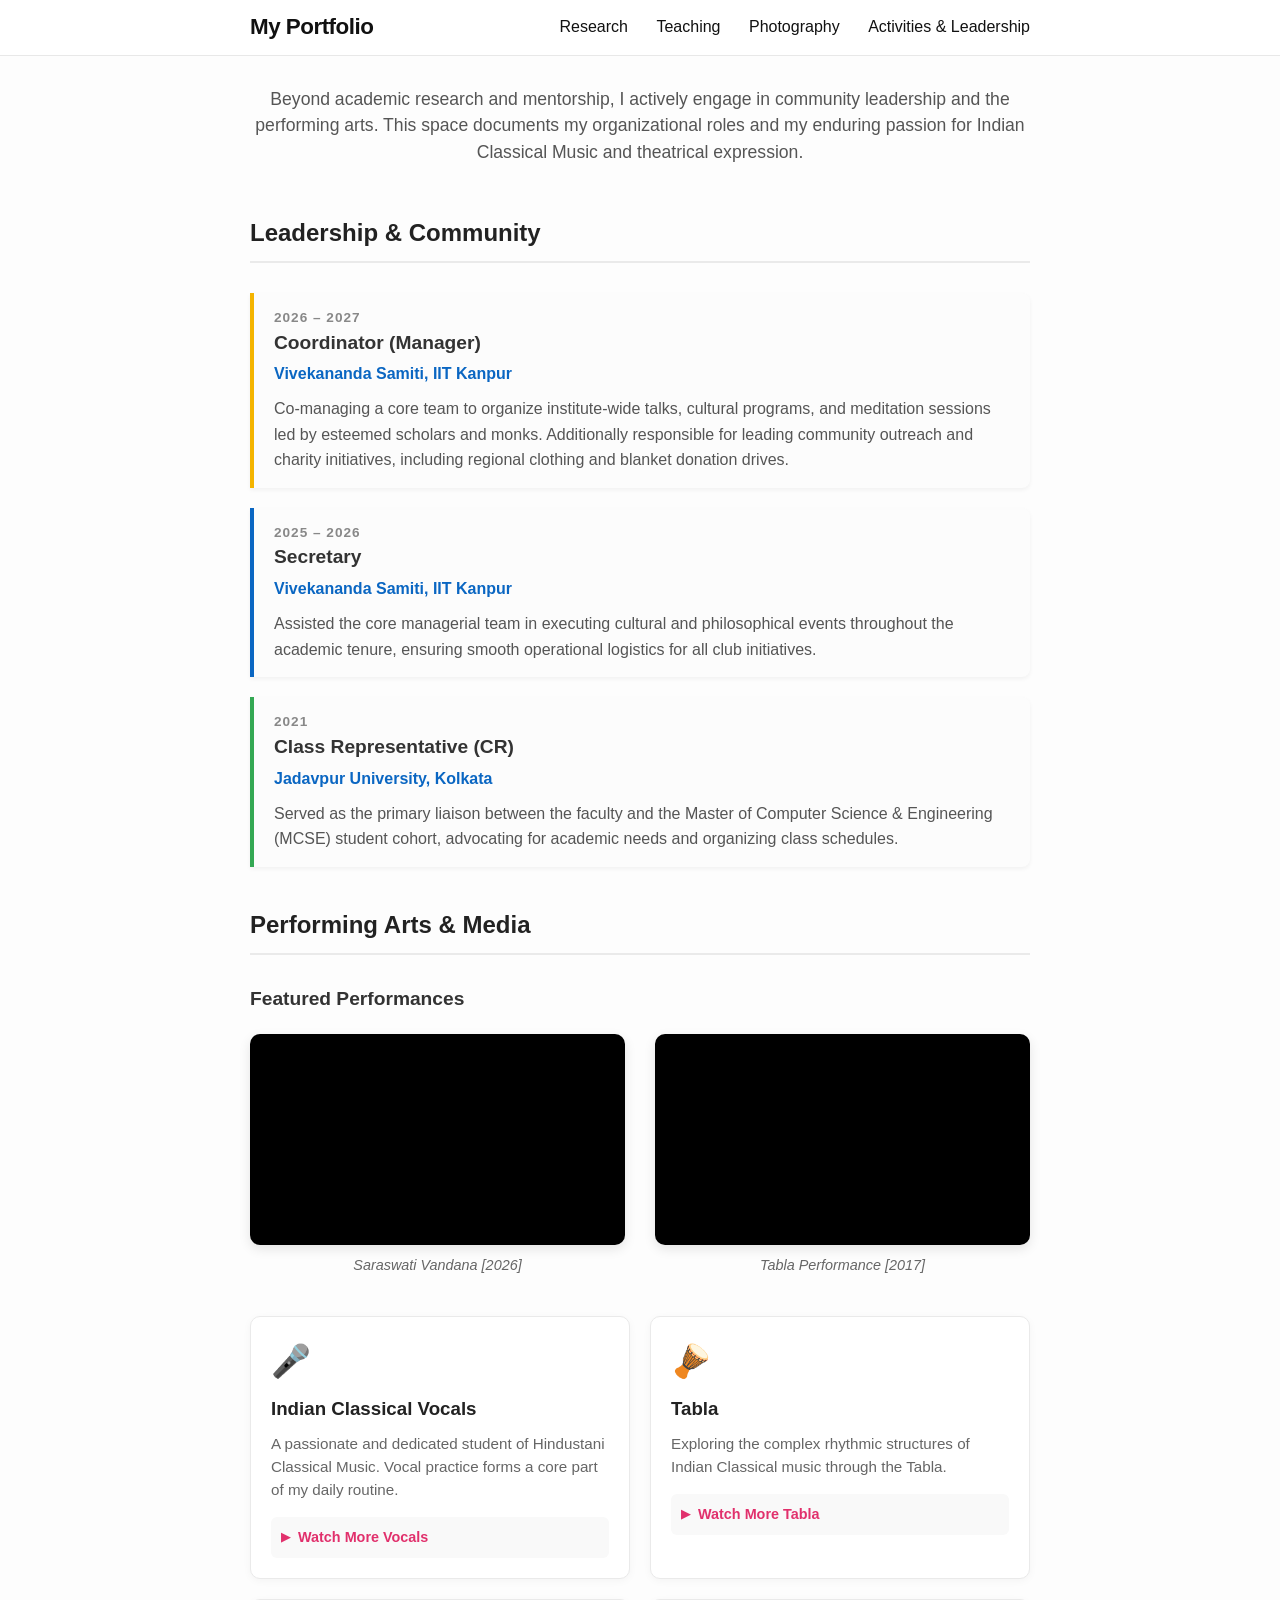
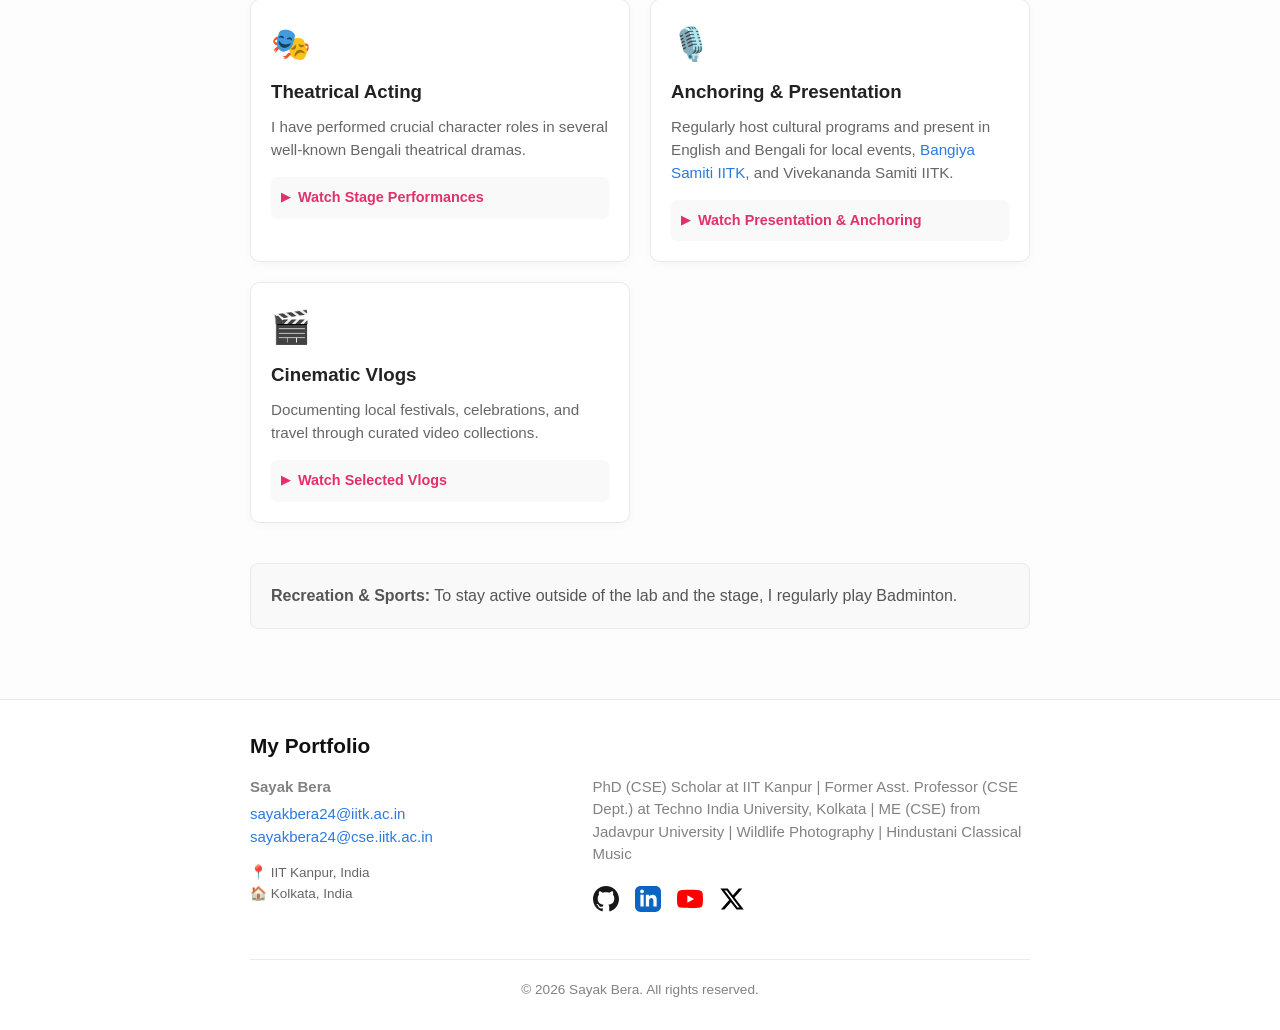
==== commit 76c78a75: "Website updated with logos and classic mathematics." ====
--- a/activity.html
+++ b/activity.html
@@ -199,12 +199,11 @@
           </a>
         </div>
       </div>
-
+    </div>
+    
+    <!-- Consistent Copyright Statement -->
+    <div class="copyright">
+      &copy; 2026 Sayak Bera. All rights reserved.
     </div>
   </div>
 </footer>
-
-<button class="theme-toggle-btn" onclick="toggleTheme()" aria-label="Toggle dark mode">🌓 Toggle Theme</button>
-<script src="/assets/theme.js"></script>
-</body>
-</html>
--- a/assets/main.css
+++ b/assets/main.css
@@ -112,101 +112,87 @@
 }
 
 /* ==========================================================================
-   HOME PAGE — hero + layout grid
+   HOME PAGE — hero + layout grid (UPDATED)
    ========================================================================== */
 .hero-container { 
   display: grid; 
   grid-template-columns: 300px 1fr 340px; 
-  grid-template-areas:
-    "left bio right"
-    "left highlights right"
-    "left future right";
+  grid-template-areas: "left middle right";
   gap: 40px; 
   margin-bottom: 60px; 
-  align-items: start; /* CRITICAL: Allows left/right columns to be sticky while center scrolls */
+  align-items: start; 
 }
 
 /* Left Column: Fixed */
-.hero-left { 
-  grid-area: left; 
-  display: flex; 
-  flex-direction: column; 
-  position: sticky; 
-  top: 30px; /* Distance from top while scrolling */
-}
+.hero-left { grid-area: left; display: flex; flex-direction: column; position: sticky; top: 30px; }
 .hero-img { width: 100%; height: auto; object-fit: cover; border-radius: 12px; box-shadow: 0 4px 12px rgba(0,0,0,0.1); margin-bottom: 15px; }
 .resume-btn { text-align: center; width: 100%; padding: 12px 0; background-color: #0A66C2; color: white !important; text-decoration: none; border-radius: 6px; font-weight: bold; transition: all 0.2s; display: inline-block; box-sizing: border-box; box-shadow: 0 2px 5px rgba(0,0,0,0.1); }
 .resume-btn:hover { transform: translateY(-2px); box-shadow: 0 4px 10px rgba(0,0,0,0.2); text-decoration: none; }
 
 /* Middle Column: Scrolling */
-.hero-bio { grid-area: bio; }
+.hero-middle { grid-area: middle; display: flex; flex-direction: column; gap: 30px; }
 .hero-bio p { margin: 0 0 16px 0; line-height: 1.7; }
 .hero-bio p:last-child { margin-bottom: 0; }
 
-.hero-highlights { grid-area: highlights; margin-top: 20px; }
 .highlights-list { list-style-type: none; padding: 0; margin: 0; }
 .highlights-list li { margin-bottom: 15px; padding-left: 24px; position: relative; line-height: 1.6; }
 .highlights-list li::before { content: "▹"; position: absolute; left: 0; color: #0A66C2; font-weight: bold; font-size: 1.2em; top: -2px; }
 
+/* Resume Info Cards */
+.resume-section { display: flex; flex-direction: column; gap: 15px; }
+.info-card { background-color: #fcfcfc; border: 1px solid #eaeaea; border-radius: 8px; padding: 15px 20px; box-shadow: 0 2px 4px rgba(0,0,0,0.02); }
+.info-card h4 { margin: 0 0 5px 0; font-size: 1.05em; color: #222; }
+.card-subtitle { margin: 0; font-size: 0.9em; color: #555; display: flex; justify-content: space-between; flex-wrap: wrap; }
+.card-subtitle span { font-weight: bold; color: #0A66C2; }
+.preprint-card p { margin: 0; font-size: 0.95em; line-height: 1.6; }
+
 /* Right Column: Fixed */
-.hero-right { 
-  grid-area: right; 
-  display: flex; 
-  flex-direction: column; 
-  position: sticky; 
-  top: 30px; 
-}
-.theme-card {
-  display: flex; flex-direction: column; align-items: center; text-align: center;
-  padding: 30px; background-color: #fcfcfc; border-radius: 12px; border: 1px solid #eaeaea;
-  width: 100%; box-sizing: border-box;
-}
+.hero-right { grid-area: right; display: flex; flex-direction: column; position: sticky; top: 30px; }
+.theme-card { display: flex; flex-direction: column; align-items: center; text-align: center; padding: 30px; background-color: #fcfcfc; border-radius: 12px; border: 1px solid #eaeaea; width: 100%; box-sizing: border-box; }
 .theme-card h3 { margin-top: 0; margin-bottom: 15px; }
 .theme-card p { margin: 5px 0; line-height: 1.6; }
-.social-icon.icon-scholar { color: #4285F4; } /* Google Scholar Blue */
-
-/* Website Buttons */
+.social-icon.icon-scholar { color: #4285F4; }
+
+/* Website Buttons with Logos */
 .website-btn {
-  background-color: #f1f5f9; color: #0A66C2 !important; border: 1px solid #cce0f5; padding: 6px 14px;
-  border-radius: 20px; font-size: 0.85em; font-weight: 600; text-decoration: none; transition: all 0.2s;
-}
-.website-btn:hover { background-color: #0A66C2; color: #fff !important; text-decoration: none; transform: translateY(-1px); }
-
-/* Threshold 1 (Tablets): Push right column below text */
+  display: inline-flex; align-items: center; gap: 8px;
+  padding: 8px 16px; border-radius: 20px; font-size: 0.85em; font-weight: 600; text-decoration: none; transition: all 0.2s; border: 1px solid transparent;
+}
+.btn-logo { width: 18px; height: 18px; object-fit: contain; }
+.website-btn:hover { transform: translateY(-1px); text-decoration: none; }
+
+/* Classic Math (Light Red-ish) */
+.btn-math { background-color: #fde8e8; color: #c81e1e !important; border-color: #f8b4b4; }
+.btn-math:hover { background-color: #c81e1e; color: #ffffff !important; }
+
+/* My Photography (Light Green-ish) */
+.btn-photo { background-color: #e8f5e9; color: #2e7d32 !important; border-color: #a5d6a7; }
+.btn-photo:hover { background-color: #2e7d32; color: #ffffff !important; }
+
+/* Copyright Statement */
+.copyright { text-align: center; font-size: 0.85em; color: var(--grey-color); margin-top: 40px; padding-top: 20px; border-top: 1px solid #eaeaea; }
+
+/* Threshold 1 (Tablets) */
 @media (max-width: 1150px) {
   .hero-container {
     grid-template-columns: 300px 1fr;
-    grid-template-areas:
-      "left bio"
-      "left highlights"
-      "left future"
-      "right right";
+    grid-template-areas: "left middle" "right right";
   }
   .hero-right { position: static; align-items: center; margin-top: 20px; }
   .theme-card { max-width: 500px; }
 }
 
-/* Threshold 2 (Smartphones): Forces precise stacking order you requested */
+/* Threshold 2 (Smartphones) */
 @media (max-width: 850px) {
   .hero-container {
     grid-template-columns: 1fr;
     justify-items: center; 
-    grid-template-areas:
-      "left"
-      "bio"
-      "right"
-      "highlights"
-      "future";
+    grid-template-areas: "left" "middle" "right";
   }
   .hero-left { position: static; max-width: 500px; width: 100%; }
-  .hero-bio { text-align: center; }
-}
-
-/* Dark Mode Additions (Add these to the bottom of your dark mode section) */
-body.dark-theme .website-btn { background-color: #2a3b4c; border-color: #3b5068; color: #64b5f6 !important; }
-body.dark-theme .website-btn:hover { background-color: #64b5f6; color: #121212 !important; }
-body.dark-theme .highlights-list li::before { color: #64b5f6; }
-body.dark-theme .social-icon.icon-scholar { color: #e0e0e0; }
+  .hero-middle { text-align: center; }
+  .card-subtitle { justify-content: center; gap: 10px; }
+}
 
 /* ==========================================================================
    ACTIVITY PAGE
@@ -340,6 +326,51 @@
 
 .mentorship-box { background-color: #f9f9f9; padding: 20px; border-radius: 8px; border: 1px solid #eaeaea; }
 .mentorship-box ol { margin: 0; padding-left: 20px; line-height: 1.8; }
+
+/* ==========================================================================
+   TEACHING PAGE — Classic Mathematics Highlight Box
+   ========================================================================== */
+.cm-highlight-box {
+  background-color: #fdf6f6;
+  border: 1px solid #f8b4b4;
+  border-radius: 12px;
+  padding: 30px;
+  margin-bottom: 40px;
+  box-shadow: 0 4px 12px rgba(200, 30, 30, 0.05);
+}
+.cm-header {
+  display: flex;
+  align-items: center;
+  gap: 20px;
+  margin-bottom: 20px;
+  border-bottom: 1px solid #f8b4b4;
+  padding-bottom: 15px;
+}
+.cm-logo-large {
+  width: 60px;
+  height: 60px;
+  object-fit: contain;
+}
+.cm-title-group h3 {
+  margin: 0 0 5px 0;
+  color: #c81e1e;
+  font-size: 1.5em;
+}
+.cm-subtitle {
+  margin: 0;
+  color: #c81e1e;
+  font-weight: 600;
+  font-size: 0.9em;
+  opacity: 0.8;
+}
+.cm-body p {
+  line-height: 1.7;
+  margin-bottom: 15px;
+  color: #444;
+}
+.cm-body p:last-of-type {
+  margin-bottom: 0;
+}
 
 /* ==========================================================================
    DARK MODE — single consolidated set of overrides for every page
@@ -394,3 +425,39 @@
 body.dark-theme .action-button:not(.resume-btn):hover { background-color: #333 !important; }
 
 body.dark-theme .theme-toggle-btn { background: #f1f1f1; color: #333; }
+
+/* Fix Text Selection Visibility in Dark Mode */
+body.dark-theme ::selection { background: #004d99; color: #ffffff; }
+
+/* Copyright Border */
+body.dark-theme .copyright { border-color: #333; }
+
+/* Info Cards inside Resume Sections */
+body.dark-theme .info-card { background-color: #1e1e1e !important; border-color: #333 !important; }
+body.dark-theme .card-subtitle span { color: #64b5f6 !important; }
+
+/* Website Buttons Dark Mode Adaptations */
+body.dark-theme .btn-math { background-color: #4a1919; color: #ff8a80 !important; border-color: #6b2626; }
+body.dark-theme .btn-math:hover { background-color: #ff8a80; color: #121212 !important; }
+
+body.dark-theme .btn-photo { background-color: #1b3a1e; color: #81c784 !important; border-color: #29562d; }
+body.dark-theme .btn-photo:hover { background-color: #81c784; color: #121212 !important; }
+
+body.dark-theme .highlights-list li::before { color: #64b5f6; }
+
+/* Classic Mathematics Box Dark Mode Adjustments */
+body.dark-theme .cm-highlight-box {
+  background-color: #2a1111 !important;
+  border-color: #5c1b1b !important;
+  box-shadow: 0 4px 12px rgba(0, 0, 0, 0.3) !important;
+}
+body.dark-theme .cm-header {
+  border-bottom-color: #5c1b1b !important;
+}
+body.dark-theme .cm-title-group h3,
+body.dark-theme .cm-subtitle {
+  color: #ff8a80 !important;
+}
+body.dark-theme .cm-body p {
+  color: #e0e0e0 !important;
+}
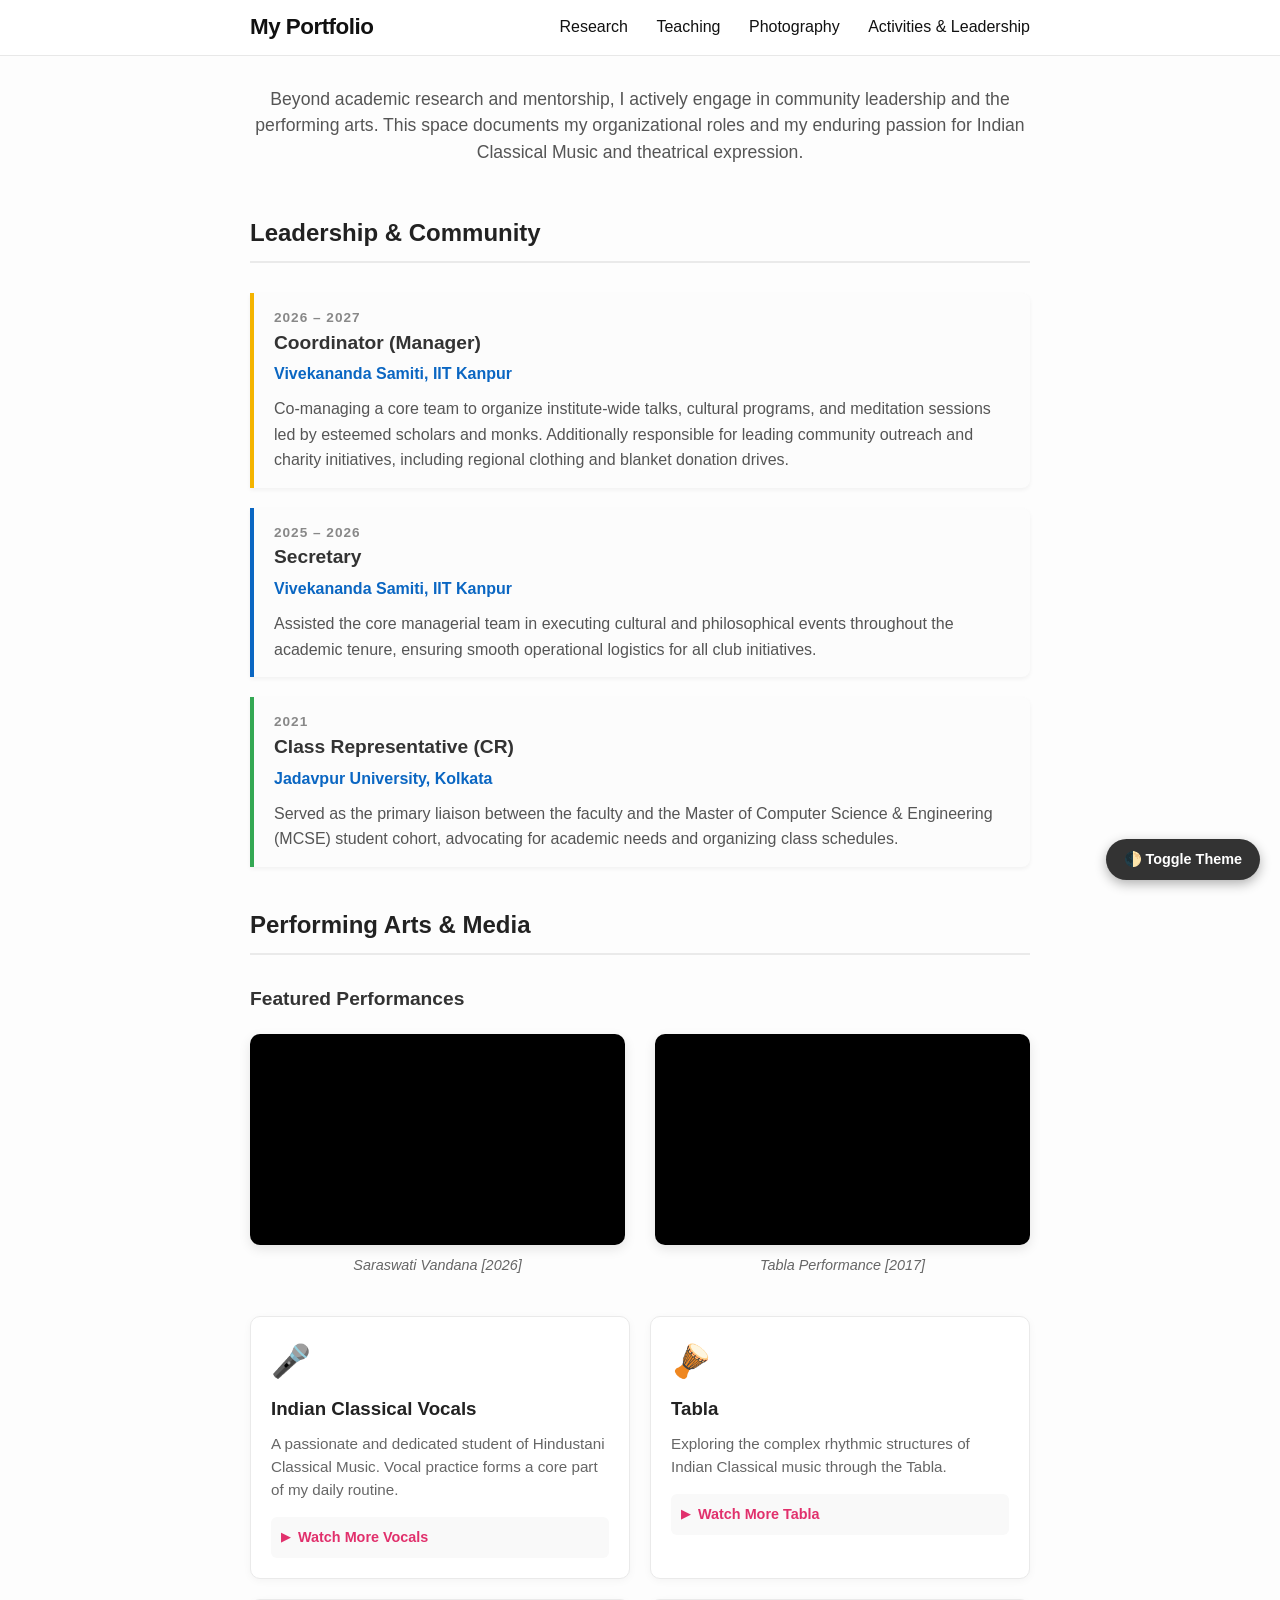
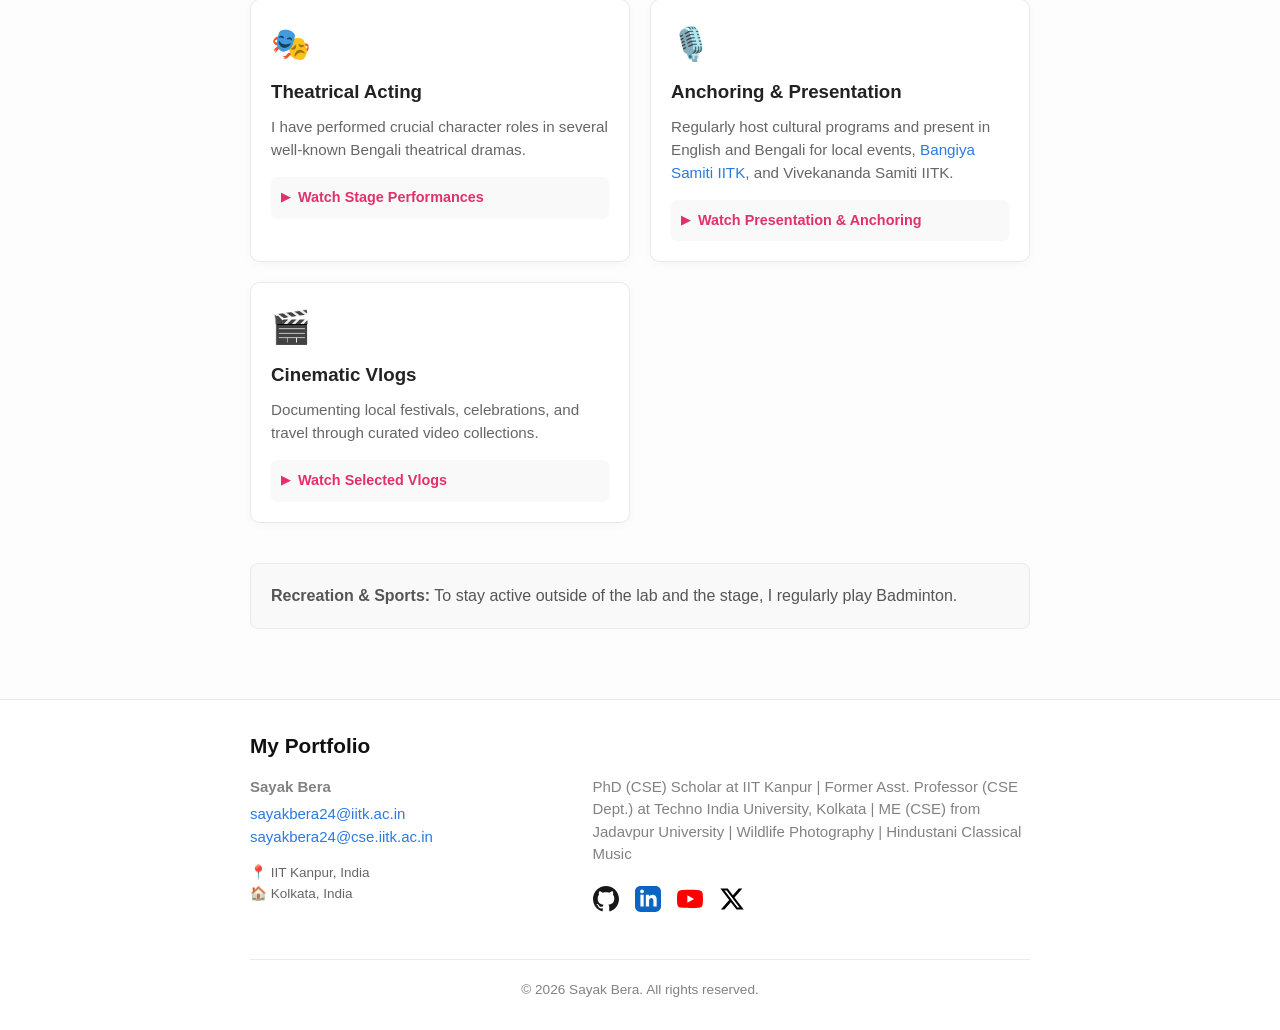
==== commit 9423f803: "Corrected the Toggle Theme" ====
--- a/activity.html
+++ b/activity.html
@@ -200,10 +200,14 @@
         </div>
       </div>
     </div>
-    
+
     <!-- Consistent Copyright Statement -->
     <div class="copyright">
       &copy; 2026 Sayak Bera. All rights reserved.
     </div>
   </div>
+  <button class="theme-toggle-btn" onclick="toggleTheme()" aria-label="Toggle dark mode">🌓 Toggle Theme</button>
+<script src="/assets/theme.js"></script>
+</body>
+</html>
 </footer>
